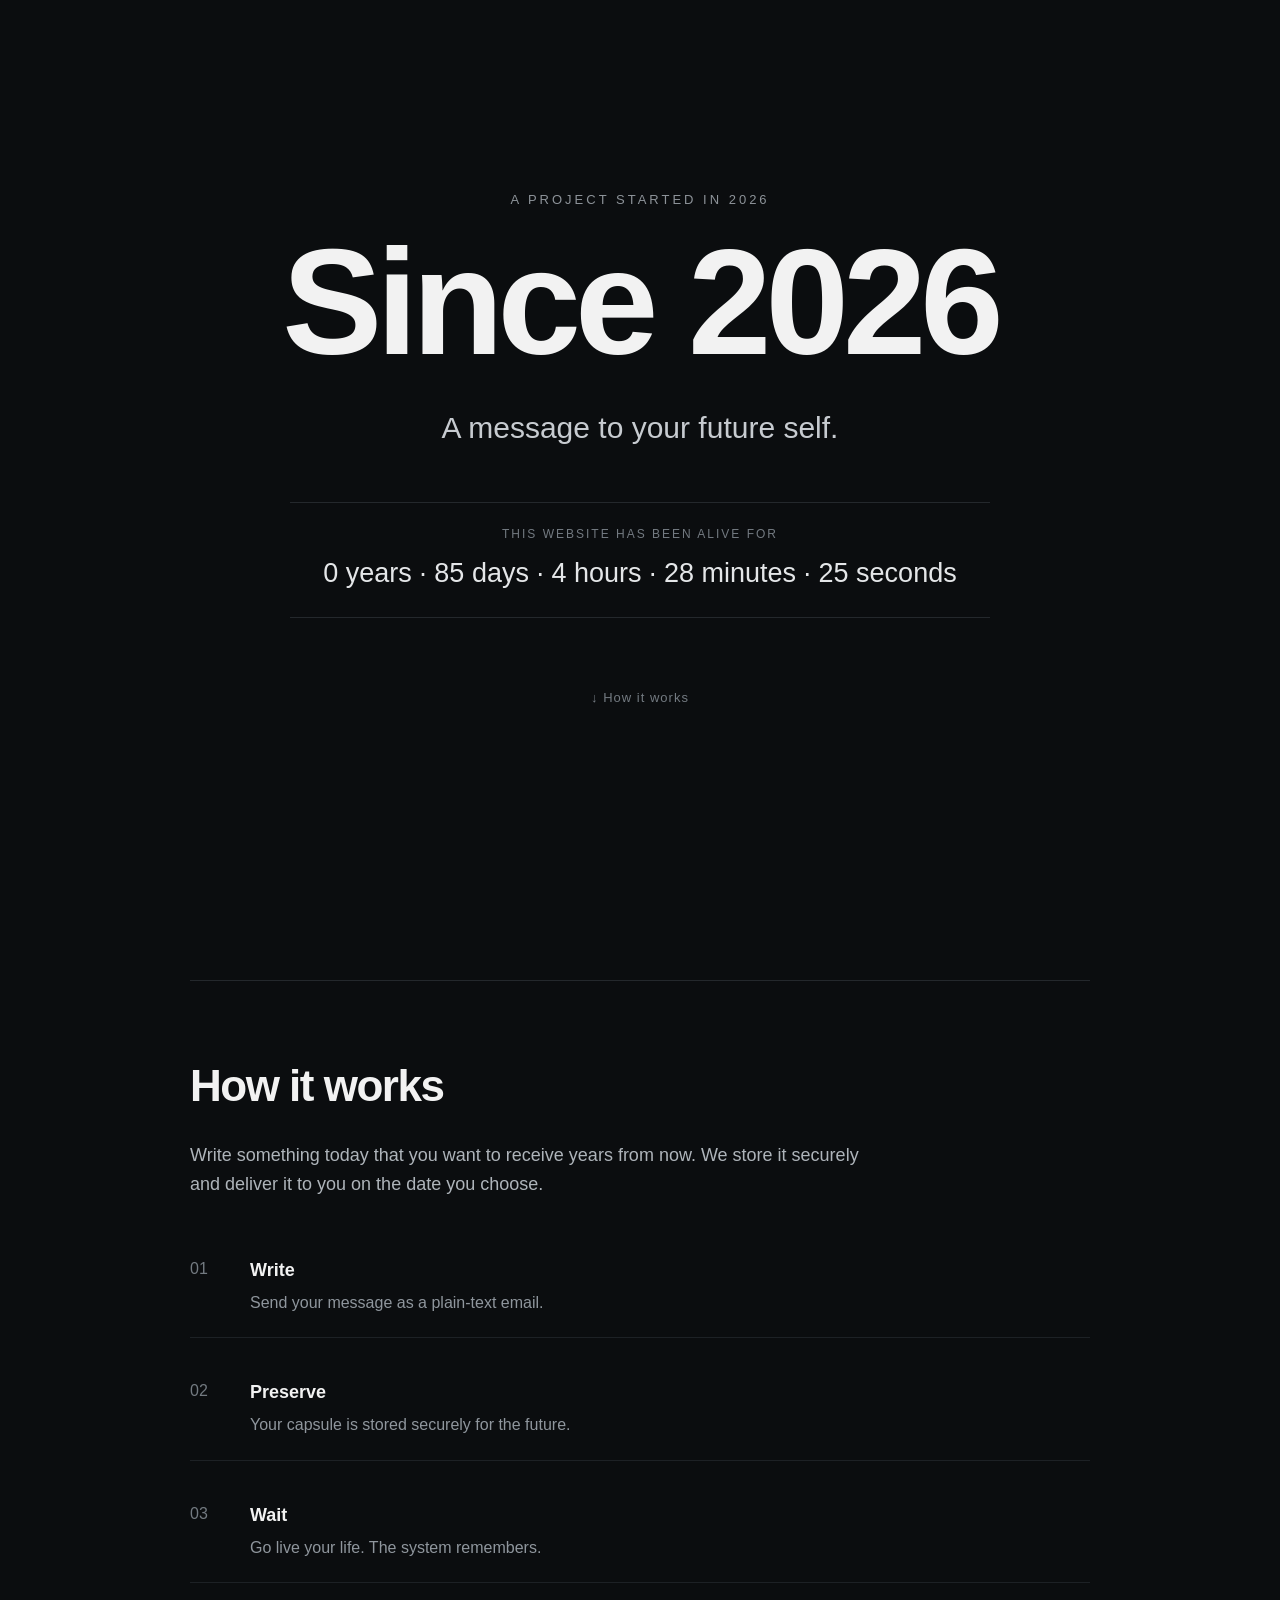
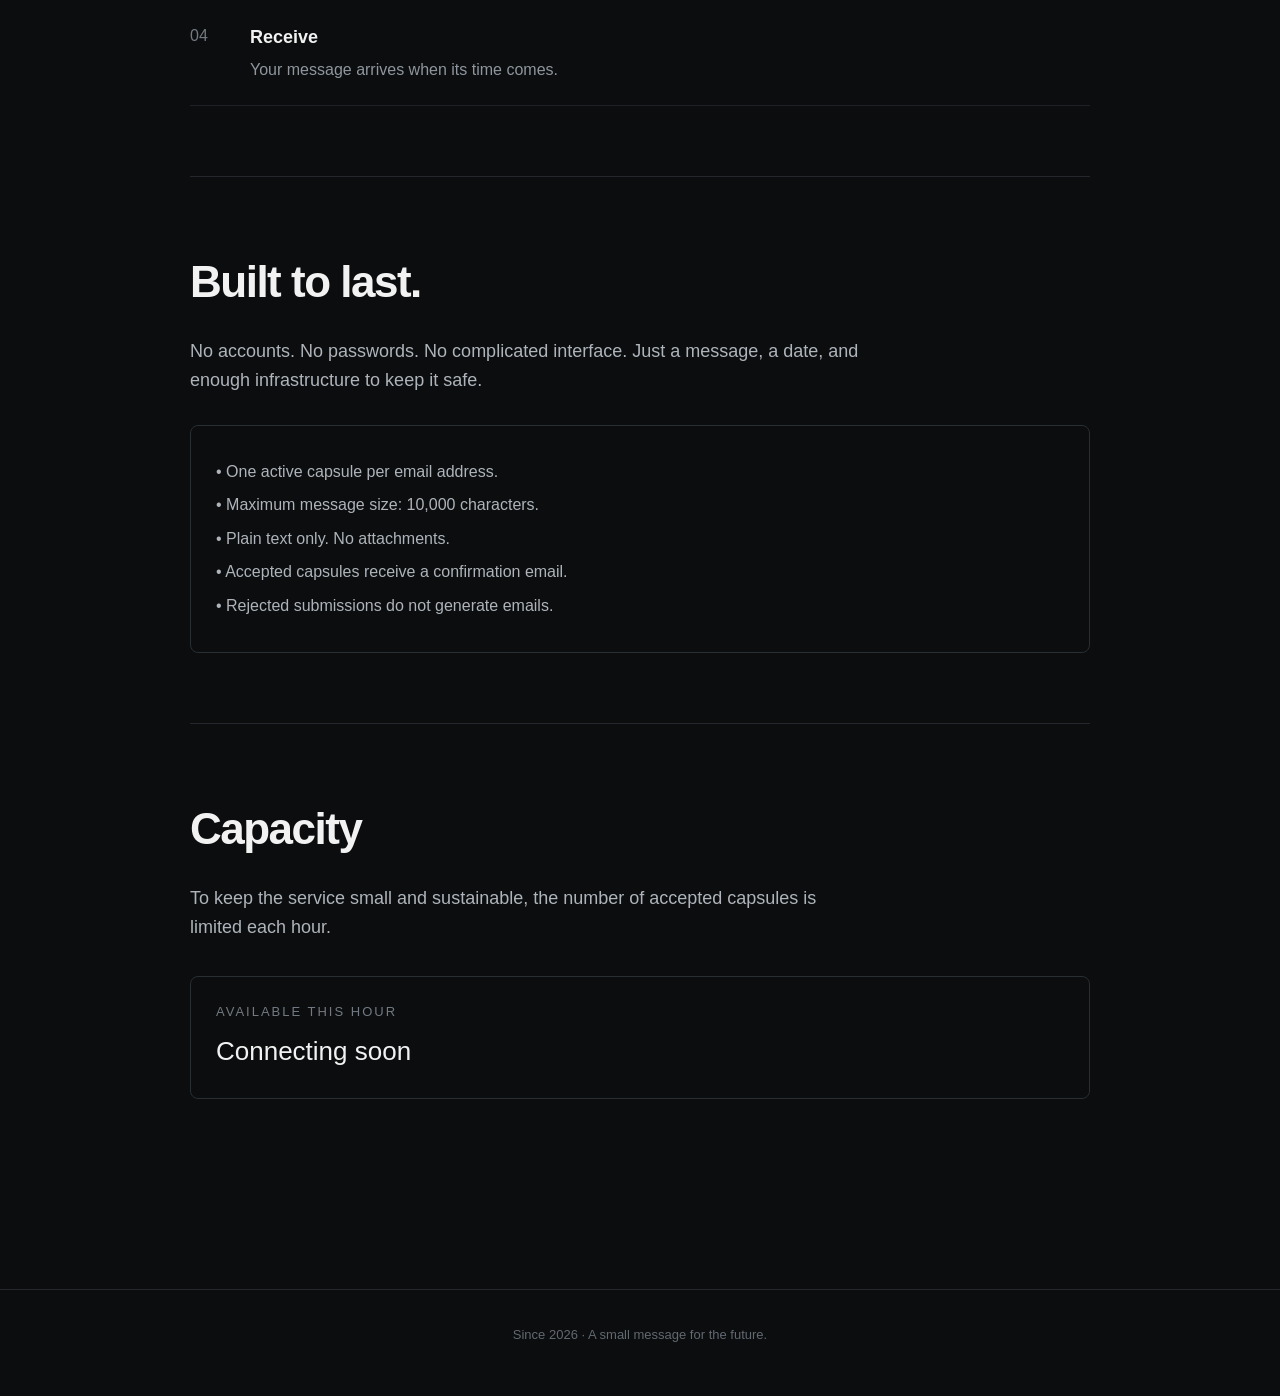
==== index.html @ 051d0d66 "Change launch date in index.html Updated launch date to 12 September 2026." ====
<!DOCTYPE html>
<html lang="en">
<head>
  <meta charset="UTF-8">
  <meta name="viewport" content="width=device-width, initial-scale=1.0">
  <meta name="description" content="Since 2026 — a minimalist digital time capsule for messages to your future self.">
  <title>Since 2026</title>

  <style>
    * {
      box-sizing: border-box;
    }

    html {
      scroll-behavior: smooth;
    }

    body {
      margin: 0;
      background: #0b0d0f;
      color: #f2f2f2;
      font-family: -apple-system, BlinkMacSystemFont, "Segoe UI", Roboto, Helvetica, Arial, sans-serif;
      line-height: 1.6;
    }

    .container {
      width: min(900px, calc(100% - 40px));
      margin: auto;
    }

    header {
      min-height: 100vh;
      display: flex;
      align-items: center;
      justify-content: center;
      text-align: center;
      padding: 40px 0;
    }

    .hero {
      width: 100%;
    }

    .eyebrow {
      font-size: 13px;
      letter-spacing: 3px;
      text-transform: uppercase;
      color: #8d9399;
      margin-bottom: 20px;
    }

    h1 {
      margin: 0;
      font-size: clamp(64px, 16vw, 150px);
      line-height: 0.95;
      letter-spacing: -6px;
      font-weight: 700;
    }

    .tagline {
      margin: 30px auto 0;
      max-width: 580px;
      font-size: clamp(20px, 4vw, 30px);
      color: #c7cbd0;
      font-weight: 400;
    }

    .timer {
      margin: 50px auto 0;
      padding: 22px;
      border-top: 1px solid #24282c;
      border-bottom: 1px solid #24282c;
      max-width: 700px;
    }

    .timer-label {
      font-size: 12px;
      text-transform: uppercase;
      letter-spacing: 2px;
      color: #737a81;
      margin-bottom: 8px;
    }

    #live-time {
      font-size: clamp(18px, 4vw, 27px);
      font-variant-numeric: tabular-nums;
      color: #e4e6e8;
    }

    .scroll {
      display: inline-block;
      margin-top: 70px;
      color: #737a81;
      text-decoration: none;
      font-size: 13px;
      letter-spacing: 1px;
    }

    main {
      padding: 80px 0 120px;
    }

    section {
      padding: 70px 0;
      border-top: 1px solid #24282c;
    }

    h2 {
      margin: 0 0 20px;
      font-size: clamp(28px, 6vw, 44px);
      letter-spacing: -1.5px;
    }

    p {
      color: #aeb4ba;
      font-size: 18px;
      max-width: 680px;
    }

    .steps {
      display: grid;
      gap: 18px;
      margin-top: 35px;
    }

    .step {
      display: grid;
      grid-template-columns: 45px 1fr;
      gap: 15px;
      padding: 22px 0;
      border-bottom: 1px solid #1d2125;
    }

    .number {
      color: #737a81;
      font-variant-numeric: tabular-nums;
    }

    .step strong {
      display: block;
      margin-bottom: 5px;
      font-size: 18px;
    }

    .step span {
      color: #8f969d;
    }

    .rules {
      margin-top: 30px;
      padding: 25px;
      border: 1px solid #292e33;
      border-radius: 8px;
    }

    .rules p {
      margin: 8px 0;
      font-size: 16px;
    }

    .status {
      margin-top: 35px;
      padding: 25px;
      border: 1px solid #292e33;
      border-radius: 8px;
    }

    .status-title {
      font-size: 13px;
      letter-spacing: 2px;
      text-transform: uppercase;
      color: #737a81;
    }

    #capacity {
      margin-top: 8px;
      font-size: 26px;
    }

    footer {
      border-top: 1px solid #24282c;
      padding: 35px 0 50px;
      color: #626970;
      font-size: 13px;
      text-align: center;
    }

    @media (max-width: 600px) {
      .container {
        width: min(100% - 28px, 900px);
      }

      h1 {
        letter-spacing: -3px;
      }

      header {
        min-height: 92vh;
      }

      main {
        padding-top: 40px;
      }

      section {
        padding: 55px 0;
      }
    }
  </style>
</head>

<body>

  <header>
    <div class="container hero">
      <div class="eyebrow">A project started in 2026</div>

      <h1>Since 2026</h1>

      <div class="tagline">
        A message to your future self.
      </div>

      <div class="timer">
        <div class="timer-label">This website has been alive for</div>
        <div id="live-time">Calculating...</div>
      </div>

      <a class="scroll" href="#how">↓ How it works</a>
    </div>
  </header>

  <main class="container">

    <section id="how">
      <h2>How it works</h2>

      <p>
        Write something today that you want to receive years from now.
        We store it securely and deliver it to you on the date you choose.
      </p>

      <div class="steps">

        <div class="step">
          <div class="number">01</div>
          <div>
            <strong>Write</strong>
            <span>Send your message as a plain-text email.</span>
          </div>
        </div>

        <div class="step">
          <div class="number">02</div>
          <div>
            <strong>Preserve</strong>
            <span>Your capsule is stored securely for the future.</span>
          </div>
        </div>

        <div class="step">
          <div class="number">03</div>
          <div>
            <strong>Wait</strong>
            <span>Go live your life. The system remembers.</span>
          </div>
        </div>

        <div class="step">
          <div class="number">04</div>
          <div>
            <strong>Receive</strong>
            <span>Your message arrives when its time comes.</span>
          </div>
        </div>

      </div>
    </section>

    <section>
      <h2>Built to last.</h2>

      <p>
        No accounts. No passwords. No complicated interface.
        Just a message, a date, and enough infrastructure to keep it safe.
      </p>

      <div class="rules">
        <p>• One active capsule per email address.</p>
        <p>• Maximum message size: 10,000 characters.</p>
        <p>• Plain text only. No attachments.</p>
        <p>• Accepted capsules receive a confirmation email.</p>
        <p>• Rejected submissions do not generate emails.</p>
      </div>
    </section>

    <section>
      <h2>Capacity</h2>

      <p>
        To keep the service small and sustainable, the number of accepted
        capsules is limited each hour.
      </p>

      <div class="status">
        <div class="status-title">Available this hour</div>
        <div id="capacity">Loading...</div>
      </div>
    </section>

  </main>

  <footer>
    Since 2026 · A small message for the future.
  </footer>

  <script>
    /*
      Website launch time:
      12 September 2026 at 00:00:00 UTC
    */

    const launchDate = new Date("2026-09-12T00:00:00+05:30");

    function updateTimer() {
      const now = new Date();
      let difference = now - launchDate;

      if (difference < 0) {
        difference = 0;
      }

      const seconds = Math.floor(difference / 1000);

      const years = Math.floor(seconds / (365.2425 * 24 * 60 * 60));
      const remainingAfterYears =
        seconds - Math.floor(years * 365.2425 * 24 * 60 * 60);

      const days = Math.floor(
        remainingAfterYears / (24 * 60 * 60)
      );

      const remainingAfterDays =
        remainingAfterYears - days * 24 * 60 * 60;

      const hours = Math.floor(remainingAfterDays / (60 * 60));

      const remainingAfterHours =
        remainingAfterDays - hours * 60 * 60;

      const minutes = Math.floor(remainingAfterHours / 60);
      const secs = remainingAfterHours - minutes * 60;

      document.getElementById("live-time").textContent =
        `${years} years · ${days} days · ${hours} hours · ${minutes} minutes · ${secs} seconds`;
    }

    updateTimer();
    setInterval(updateTimer, 1000);

    /*
      The real capacity number will be connected to AWS later.
      For now this deliberately remains a placeholder.
    */

    document.getElementById("capacity").textContent =
      "Connecting soon";
  </script>

</body>
</html>
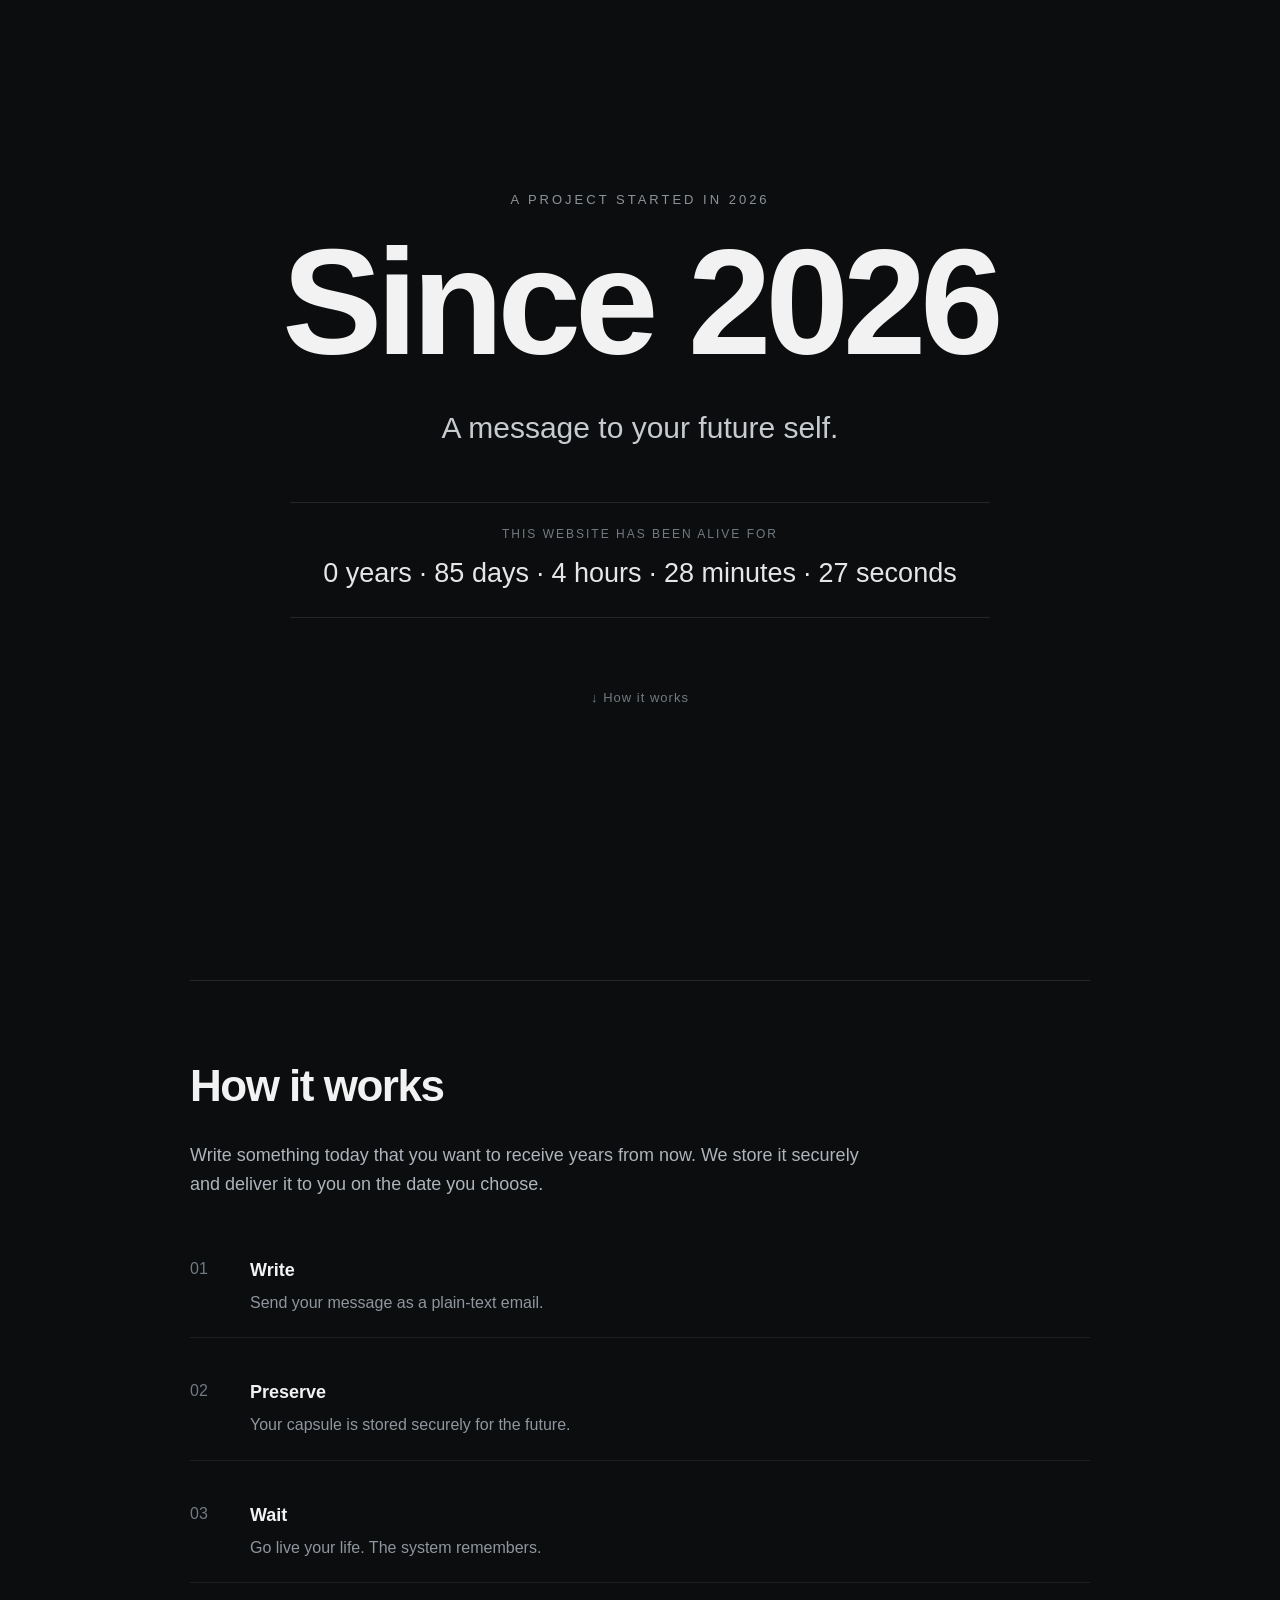
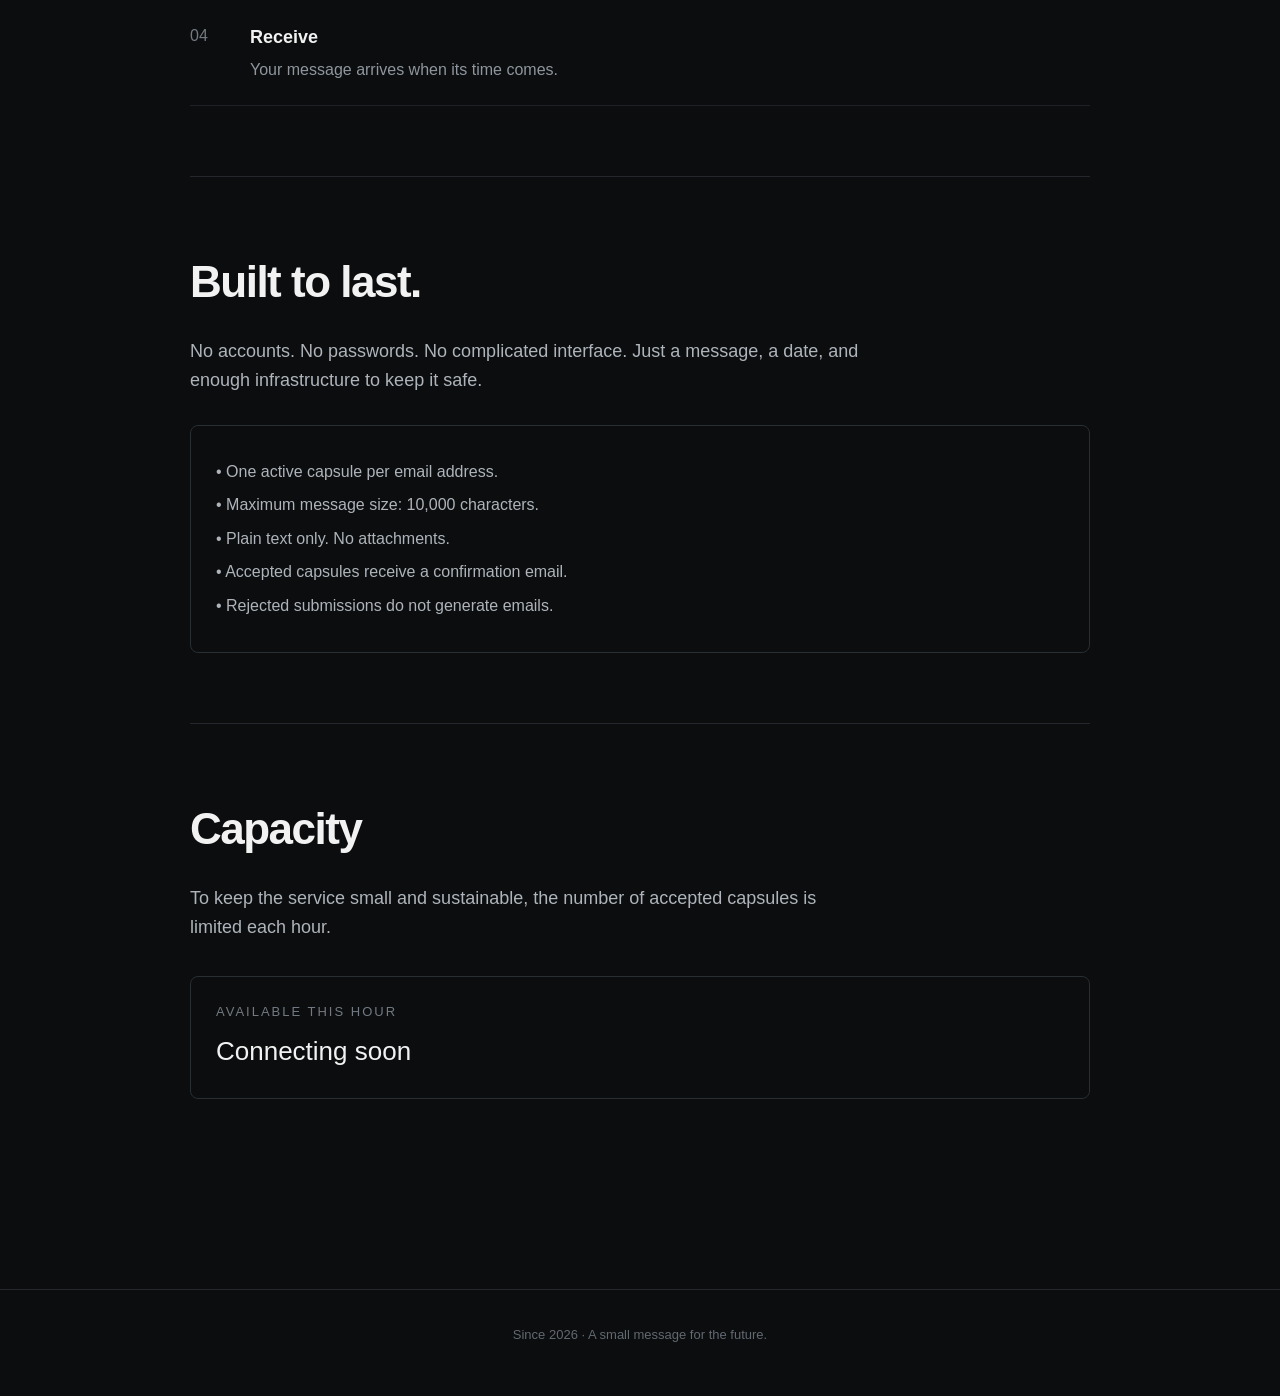
==== commit 5f373f1a: "Rename index_split.html to index.html" ====
--- a/index.html
+++ b/index.html
@@ -5,208 +5,9 @@
   <meta name="viewport" content="width=device-width, initial-scale=1.0">
   <meta name="description" content="Since 2026 — a minimalist digital time capsule for messages to your future self.">
   <title>Since 2026</title>
+  <link rel="stylesheet" href="style.css">
 
-  <style>
-    * {
-      box-sizing: border-box;
-    }
-
-    html {
-      scroll-behavior: smooth;
-    }
-
-    body {
-      margin: 0;
-      background: #0b0d0f;
-      color: #f2f2f2;
-      font-family: -apple-system, BlinkMacSystemFont, "Segoe UI", Roboto, Helvetica, Arial, sans-serif;
-      line-height: 1.6;
-    }
-
-    .container {
-      width: min(900px, calc(100% - 40px));
-      margin: auto;
-    }
-
-    header {
-      min-height: 100vh;
-      display: flex;
-      align-items: center;
-      justify-content: center;
-      text-align: center;
-      padding: 40px 0;
-    }
-
-    .hero {
-      width: 100%;
-    }
-
-    .eyebrow {
-      font-size: 13px;
-      letter-spacing: 3px;
-      text-transform: uppercase;
-      color: #8d9399;
-      margin-bottom: 20px;
-    }
-
-    h1 {
-      margin: 0;
-      font-size: clamp(64px, 16vw, 150px);
-      line-height: 0.95;
-      letter-spacing: -6px;
-      font-weight: 700;
-    }
-
-    .tagline {
-      margin: 30px auto 0;
-      max-width: 580px;
-      font-size: clamp(20px, 4vw, 30px);
-      color: #c7cbd0;
-      font-weight: 400;
-    }
-
-    .timer {
-      margin: 50px auto 0;
-      padding: 22px;
-      border-top: 1px solid #24282c;
-      border-bottom: 1px solid #24282c;
-      max-width: 700px;
-    }
-
-    .timer-label {
-      font-size: 12px;
-      text-transform: uppercase;
-      letter-spacing: 2px;
-      color: #737a81;
-      margin-bottom: 8px;
-    }
-
-    #live-time {
-      font-size: clamp(18px, 4vw, 27px);
-      font-variant-numeric: tabular-nums;
-      color: #e4e6e8;
-    }
-
-    .scroll {
-      display: inline-block;
-      margin-top: 70px;
-      color: #737a81;
-      text-decoration: none;
-      font-size: 13px;
-      letter-spacing: 1px;
-    }
-
-    main {
-      padding: 80px 0 120px;
-    }
-
-    section {
-      padding: 70px 0;
-      border-top: 1px solid #24282c;
-    }
-
-    h2 {
-      margin: 0 0 20px;
-      font-size: clamp(28px, 6vw, 44px);
-      letter-spacing: -1.5px;
-    }
-
-    p {
-      color: #aeb4ba;
-      font-size: 18px;
-      max-width: 680px;
-    }
-
-    .steps {
-      display: grid;
-      gap: 18px;
-      margin-top: 35px;
-    }
-
-    .step {
-      display: grid;
-      grid-template-columns: 45px 1fr;
-      gap: 15px;
-      padding: 22px 0;
-      border-bottom: 1px solid #1d2125;
-    }
-
-    .number {
-      color: #737a81;
-      font-variant-numeric: tabular-nums;
-    }
-
-    .step strong {
-      display: block;
-      margin-bottom: 5px;
-      font-size: 18px;
-    }
-
-    .step span {
-      color: #8f969d;
-    }
-
-    .rules {
-      margin-top: 30px;
-      padding: 25px;
-      border: 1px solid #292e33;
-      border-radius: 8px;
-    }
-
-    .rules p {
-      margin: 8px 0;
-      font-size: 16px;
-    }
-
-    .status {
-      margin-top: 35px;
-      padding: 25px;
-      border: 1px solid #292e33;
-      border-radius: 8px;
-    }
-
-    .status-title {
-      font-size: 13px;
-      letter-spacing: 2px;
-      text-transform: uppercase;
-      color: #737a81;
-    }
-
-    #capacity {
-      margin-top: 8px;
-      font-size: 26px;
-    }
-
-    footer {
-      border-top: 1px solid #24282c;
-      padding: 35px 0 50px;
-      color: #626970;
-      font-size: 13px;
-      text-align: center;
-    }
-
-    @media (max-width: 600px) {
-      .container {
-        width: min(100% - 28px, 900px);
-      }
-
-      h1 {
-        letter-spacing: -3px;
-      }
-
-      header {
-        min-height: 92vh;
-      }
-
-      main {
-        padding-top: 40px;
-      }
-
-      section {
-        padding: 55px 0;
-      }
-    }
-  </style>
+  
 </head>
 
 <body>
--- a/style.css
+++ b/style.css
@@ -0,0 +1,199 @@
+* {
+      box-sizing: border-box;
+    }
+
+    html {
+      scroll-behavior: smooth;
+    }
+
+    body {
+      margin: 0;
+      background: #0b0d0f;
+      color: #f2f2f2;
+      font-family: -apple-system, BlinkMacSystemFont, "Segoe UI", Roboto, Helvetica, Arial, sans-serif;
+      line-height: 1.6;
+    }
+
+    .container {
+      width: min(900px, calc(100% - 40px));
+      margin: auto;
+    }
+
+    header {
+      min-height: 100vh;
+      display: flex;
+      align-items: center;
+      justify-content: center;
+      text-align: center;
+      padding: 40px 0;
+    }
+
+    .hero {
+      width: 100%;
+    }
+
+    .eyebrow {
+      font-size: 13px;
+      letter-spacing: 3px;
+      text-transform: uppercase;
+      color: #8d9399;
+      margin-bottom: 20px;
+    }
+
+    h1 {
+      margin: 0;
+      font-size: clamp(64px, 16vw, 150px);
+      line-height: 0.95;
+      letter-spacing: -6px;
+      font-weight: 700;
+    }
+
+    .tagline {
+      margin: 30px auto 0;
+      max-width: 580px;
+      font-size: clamp(20px, 4vw, 30px);
+      color: #c7cbd0;
+      font-weight: 400;
+    }
+
+    .timer {
+      margin: 50px auto 0;
+      padding: 22px;
+      border-top: 1px solid #24282c;
+      border-bottom: 1px solid #24282c;
+      max-width: 700px;
+    }
+
+    .timer-label {
+      font-size: 12px;
+      text-transform: uppercase;
+      letter-spacing: 2px;
+      color: #737a81;
+      margin-bottom: 8px;
+    }
+
+    #live-time {
+      font-size: clamp(18px, 4vw, 27px);
+      font-variant-numeric: tabular-nums;
+      color: #e4e6e8;
+    }
+
+    .scroll {
+      display: inline-block;
+      margin-top: 70px;
+      color: #737a81;
+      text-decoration: none;
+      font-size: 13px;
+      letter-spacing: 1px;
+    }
+
+    main {
+      padding: 80px 0 120px;
+    }
+
+    section {
+      padding: 70px 0;
+      border-top: 1px solid #24282c;
+    }
+
+    h2 {
+      margin: 0 0 20px;
+      font-size: clamp(28px, 6vw, 44px);
+      letter-spacing: -1.5px;
+    }
+
+    p {
+      color: #aeb4ba;
+      font-size: 18px;
+      max-width: 680px;
+    }
+
+    .steps {
+      display: grid;
+      gap: 18px;
+      margin-top: 35px;
+    }
+
+    .step {
+      display: grid;
+      grid-template-columns: 45px 1fr;
+      gap: 15px;
+      padding: 22px 0;
+      border-bottom: 1px solid #1d2125;
+    }
+
+    .number {
+      color: #737a81;
+      font-variant-numeric: tabular-nums;
+    }
+
+    .step strong {
+      display: block;
+      margin-bottom: 5px;
+      font-size: 18px;
+    }
+
+    .step span {
+      color: #8f969d;
+    }
+
+    .rules {
+      margin-top: 30px;
+      padding: 25px;
+      border: 1px solid #292e33;
+      border-radius: 8px;
+    }
+
+    .rules p {
+      margin: 8px 0;
+      font-size: 16px;
+    }
+
+    .status {
+      margin-top: 35px;
+      padding: 25px;
+      border: 1px solid #292e33;
+      border-radius: 8px;
+    }
+
+    .status-title {
+      font-size: 13px;
+      letter-spacing: 2px;
+      text-transform: uppercase;
+      color: #737a81;
+    }
+
+    #capacity {
+      margin-top: 8px;
+      font-size: 26px;
+    }
+
+    footer {
+      border-top: 1px solid #24282c;
+      padding: 35px 0 50px;
+      color: #626970;
+      font-size: 13px;
+      text-align: center;
+    }
+
+    @media (max-width: 600px) {
+      .container {
+        width: min(100% - 28px, 900px);
+      }
+
+      h1 {
+        letter-spacing: -3px;
+      }
+
+      header {
+        min-height: 92vh;
+      }
+
+      main {
+        padding-top: 40px;
+      }
+
+      section {
+        padding: 55px 0;
+      }
+    }
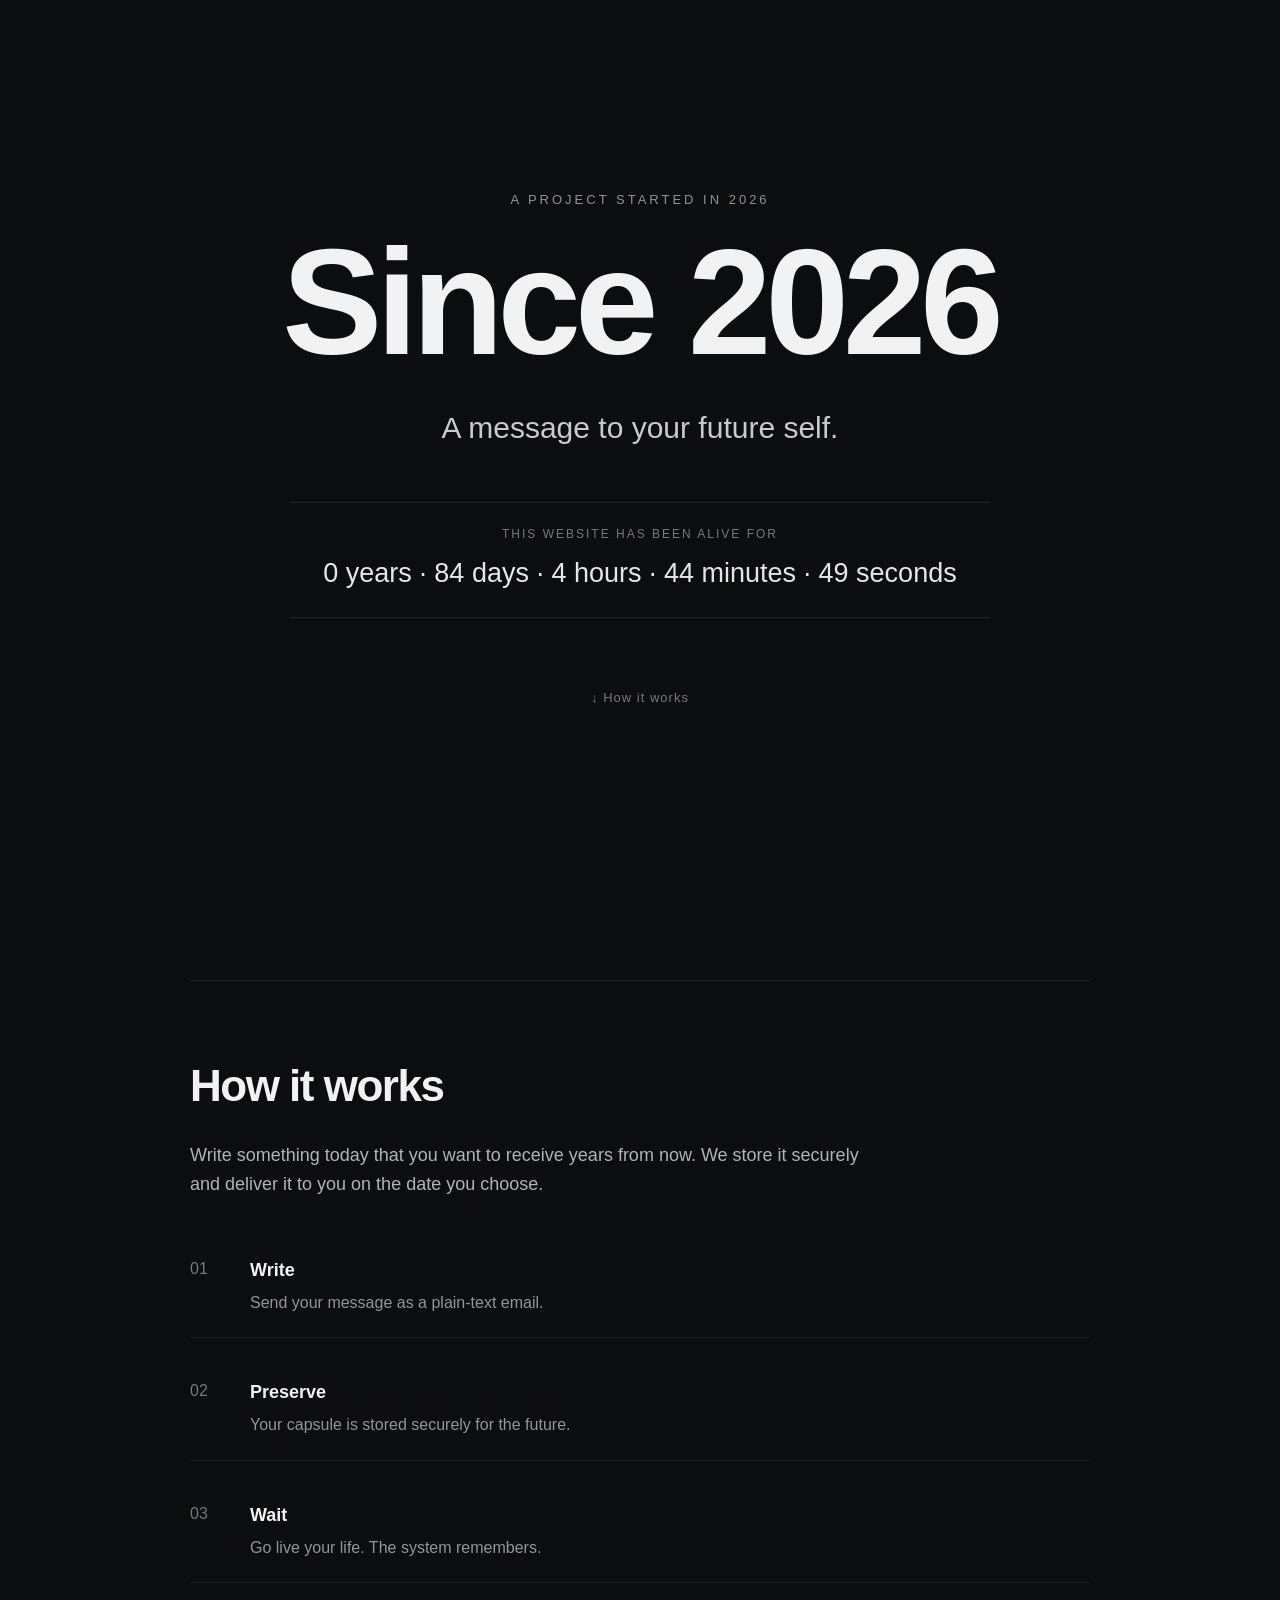
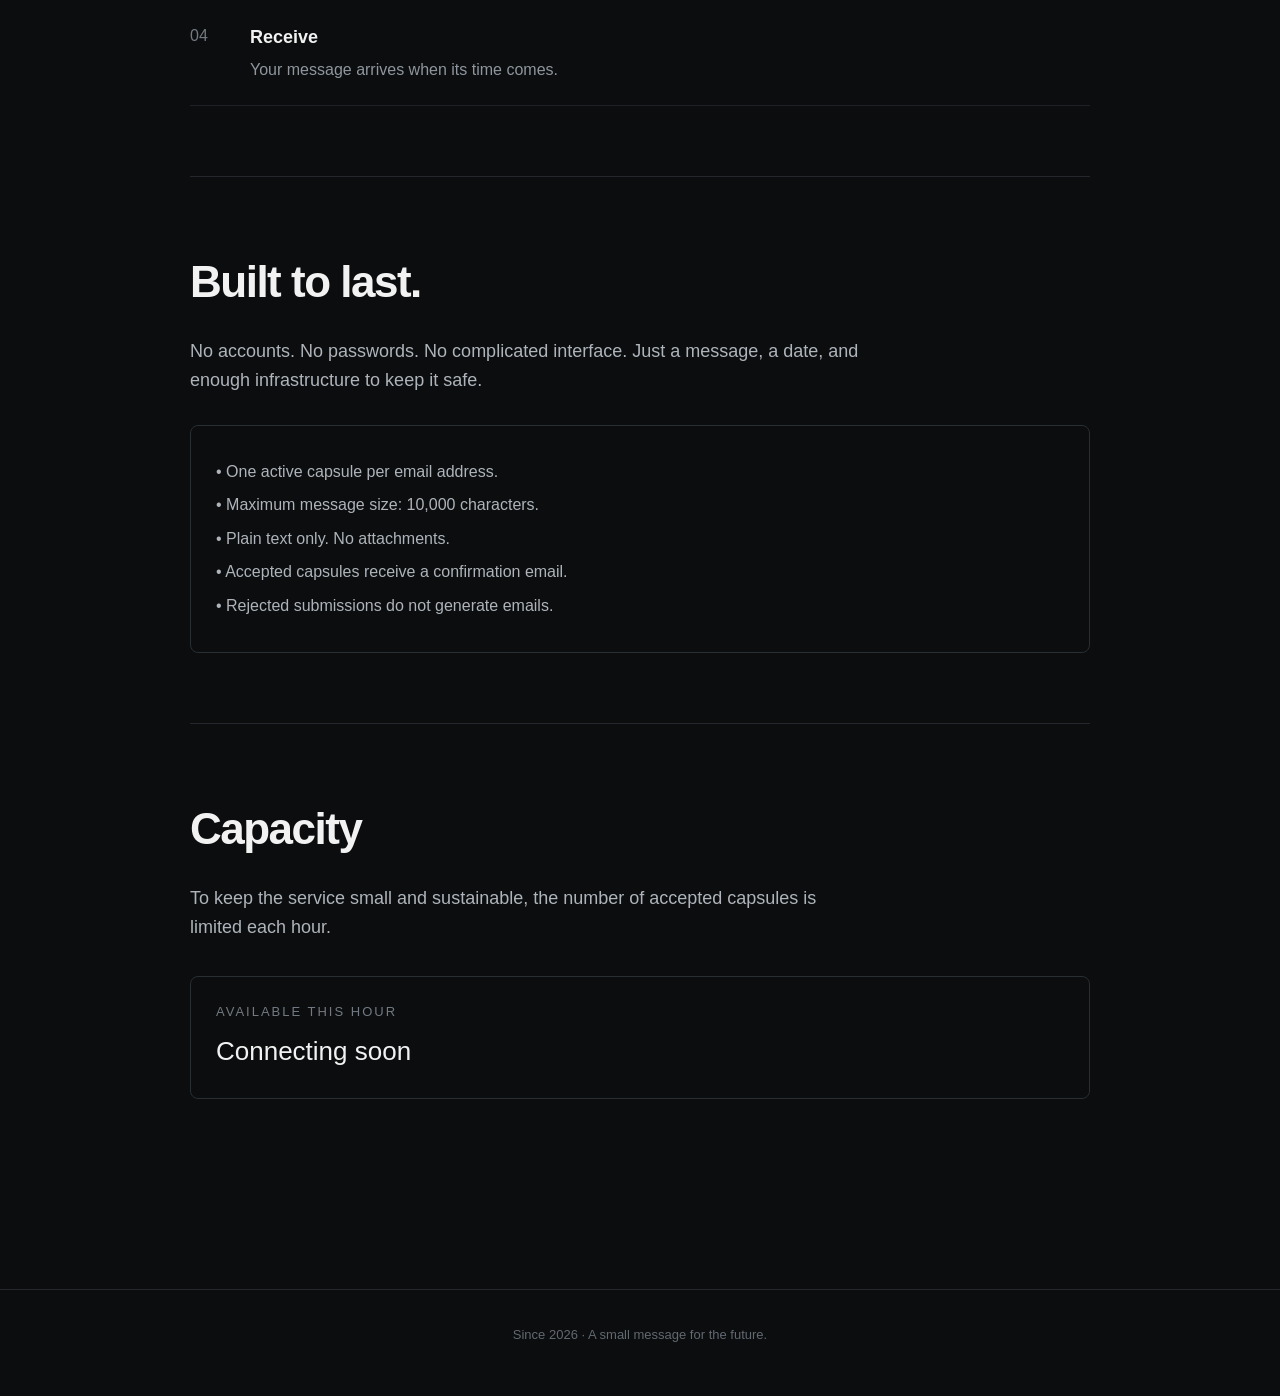
==== commit 7f927c90: "Update index.html" ====
--- a/index.html
+++ b/index.html
@@ -121,7 +121,7 @@
       12 September 2026 at 00:00:00 UTC
     */
 
-    const launchDate = new Date("2026-09-12T00:00:00+05:30");
+    const launchDate = new Date("2026-09-12T18:13:39Z");
 
     function updateTimer() {
       const now = new Date();
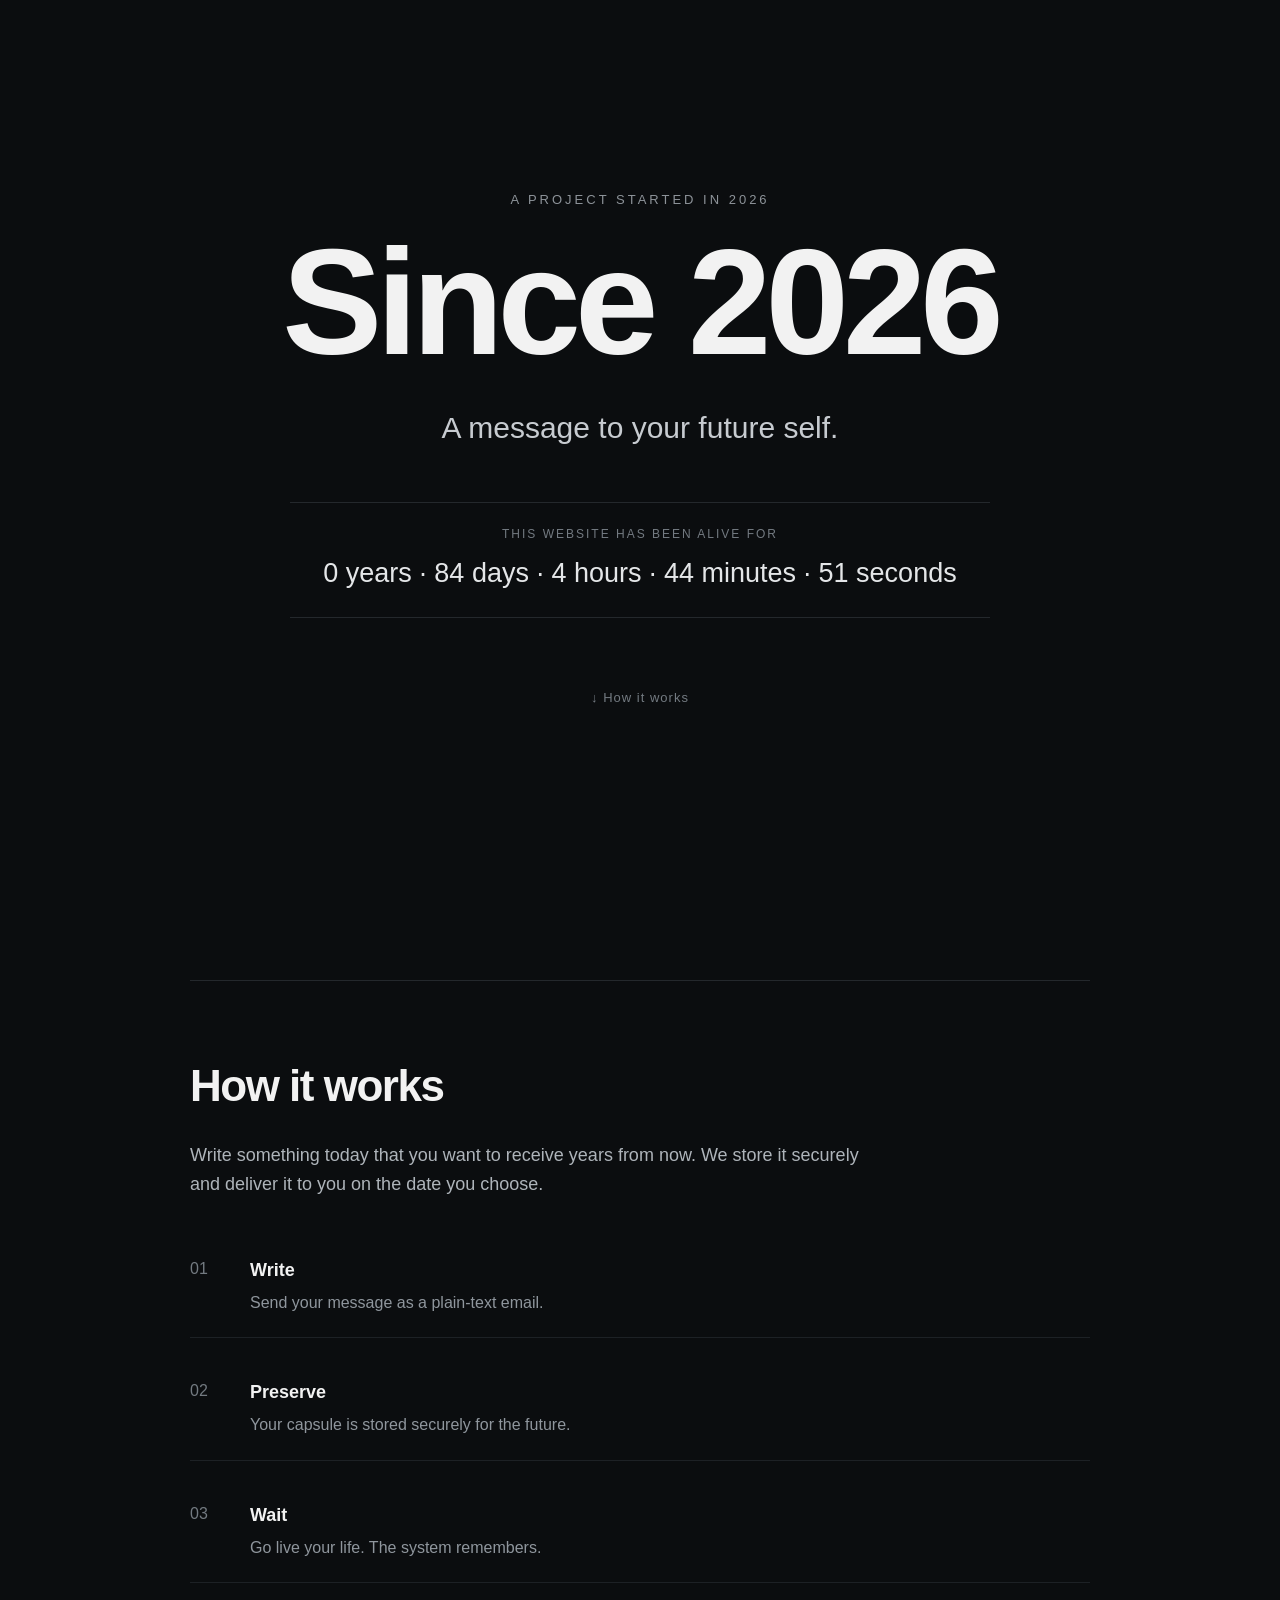
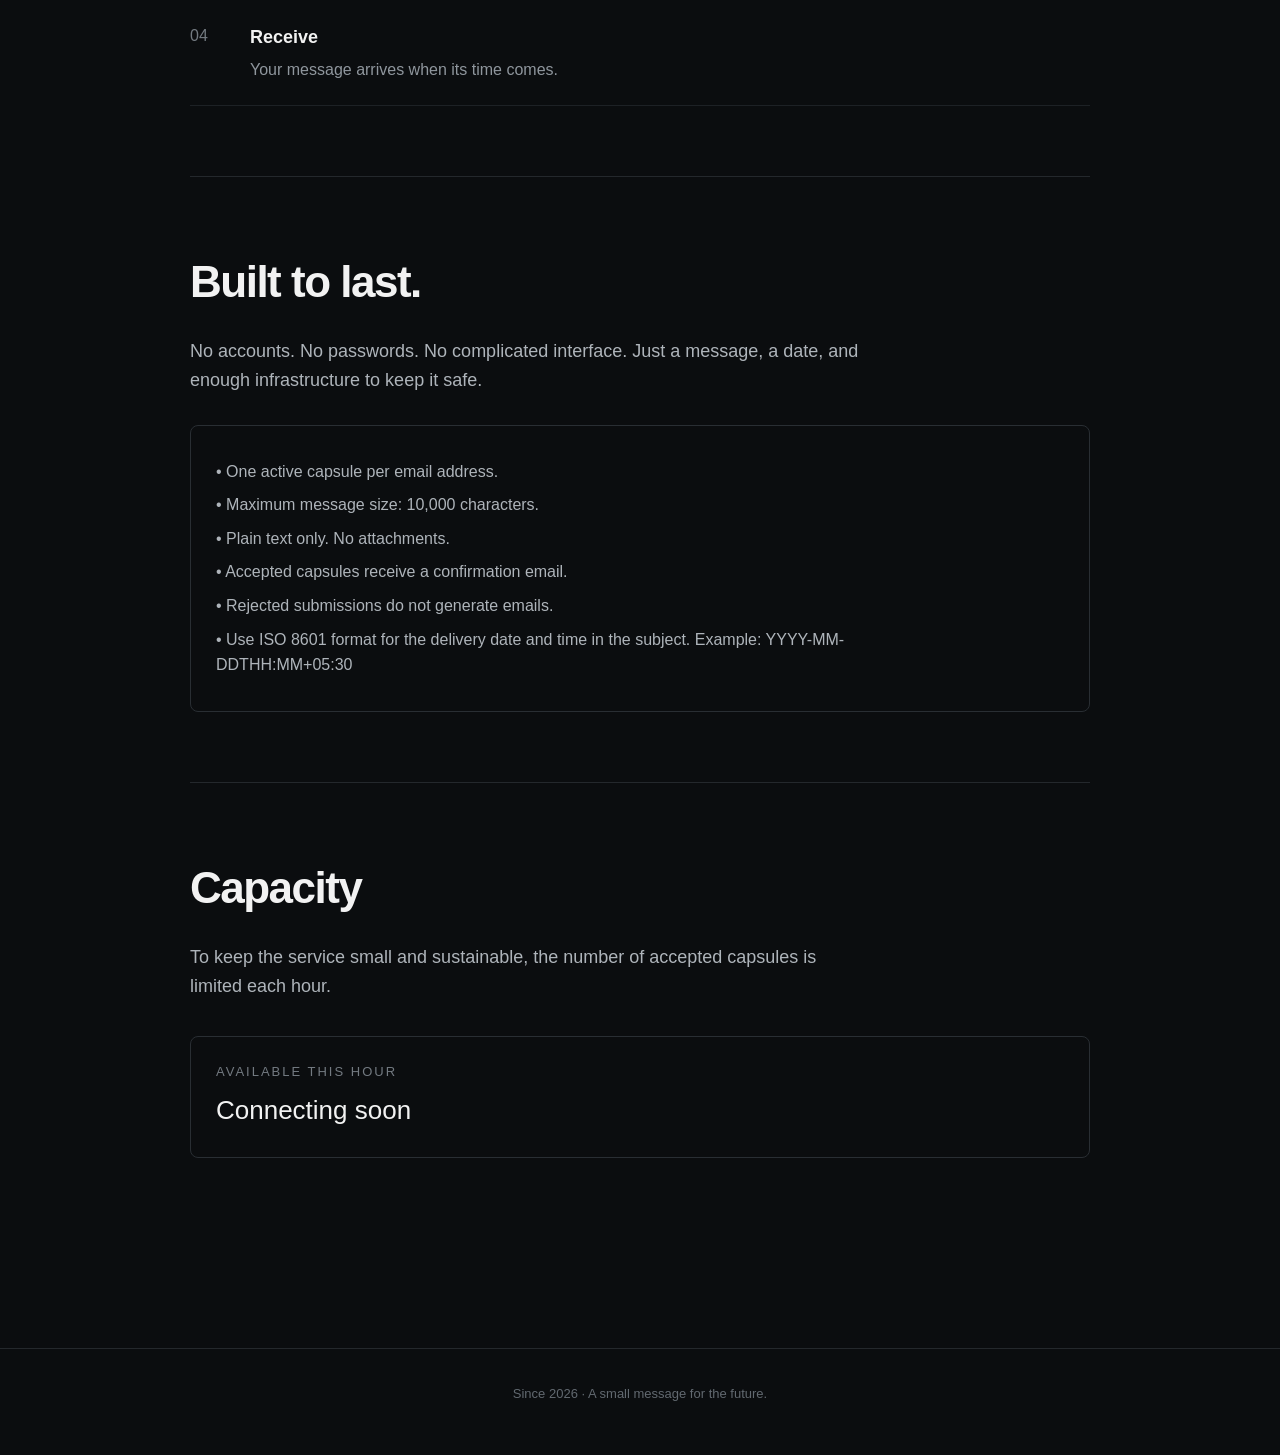
==== commit 39bb172c: "Add note about ISO 8601 format for delivery date" ====
--- a/index.html
+++ b/index.html
@@ -92,6 +92,7 @@
         <p>• Plain text only. No attachments.</p>
         <p>• Accepted capsules receive a confirmation email.</p>
         <p>• Rejected submissions do not generate emails.</p>
+        <p>• Use ISO 8601 format for the delivery date and time in the subject. Example: YYYY-MM-DDTHH:MM+05:30</p>
       </div>
     </section>
 
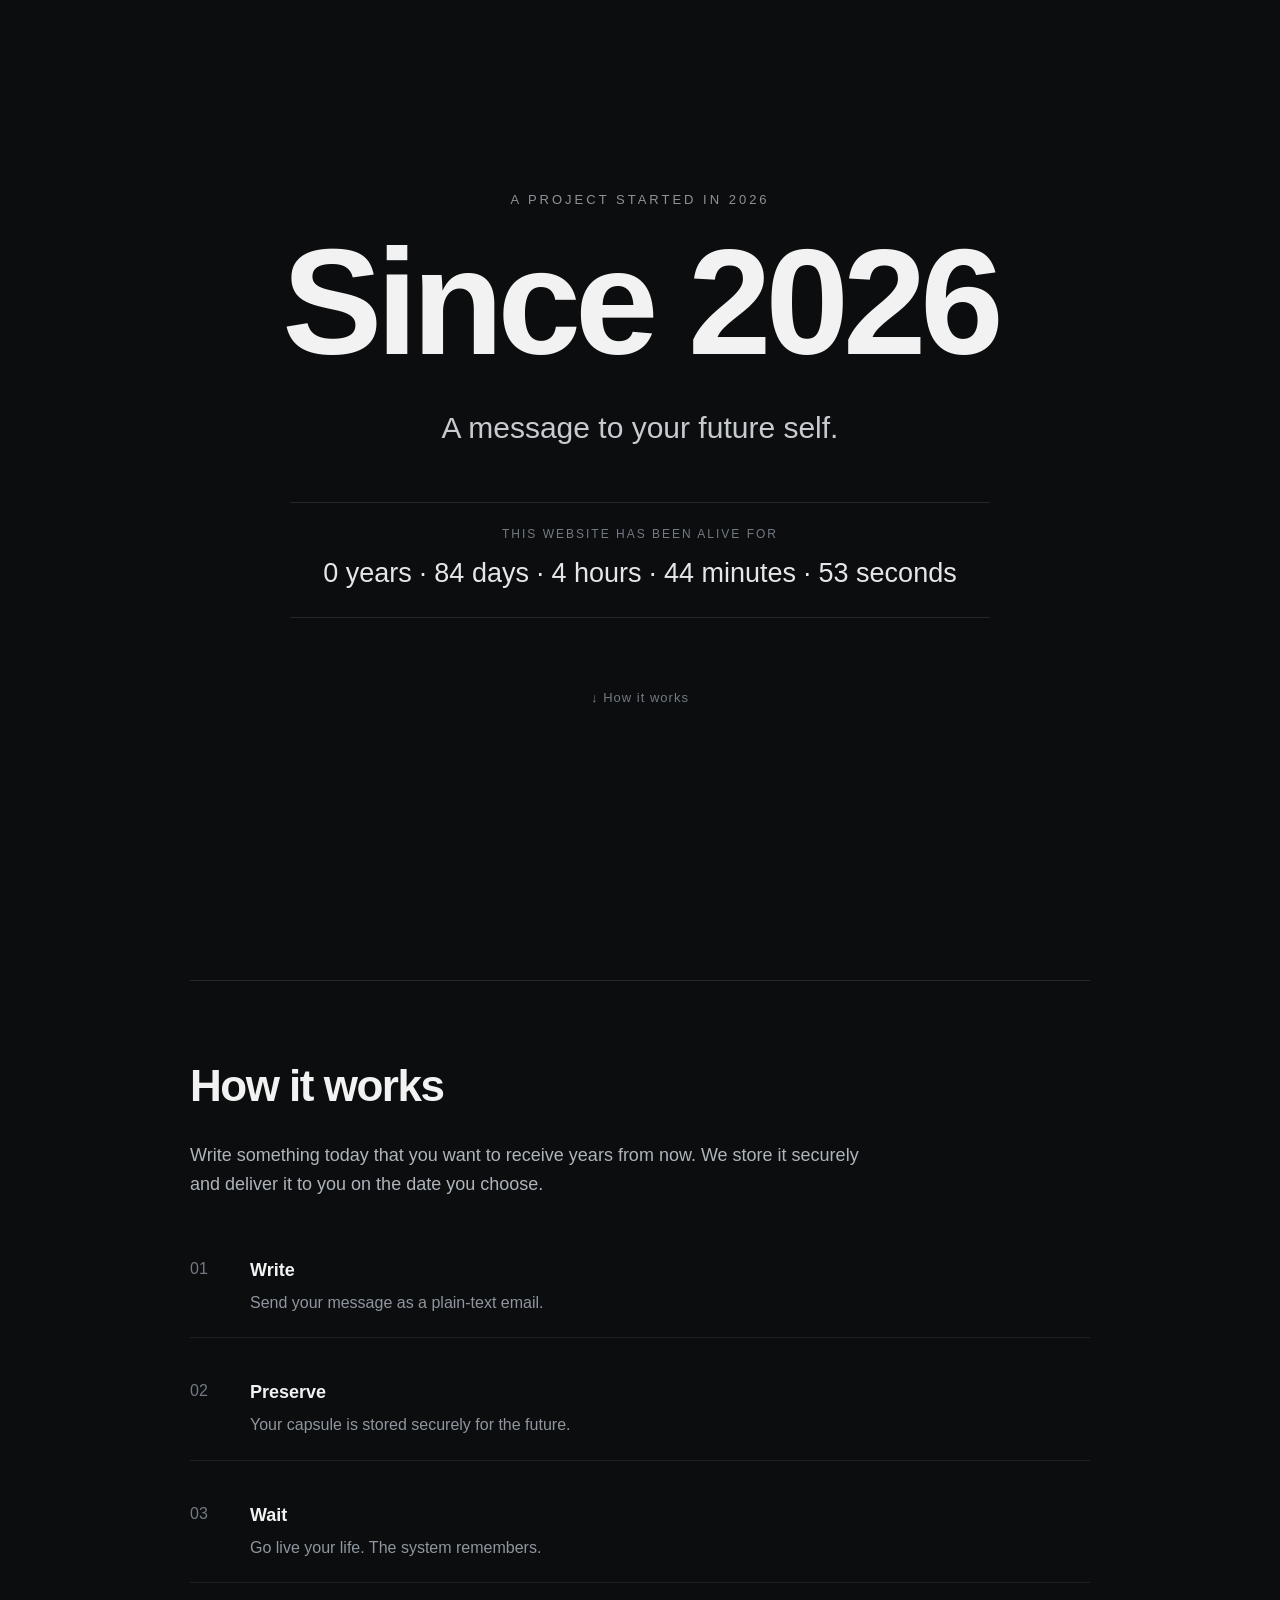
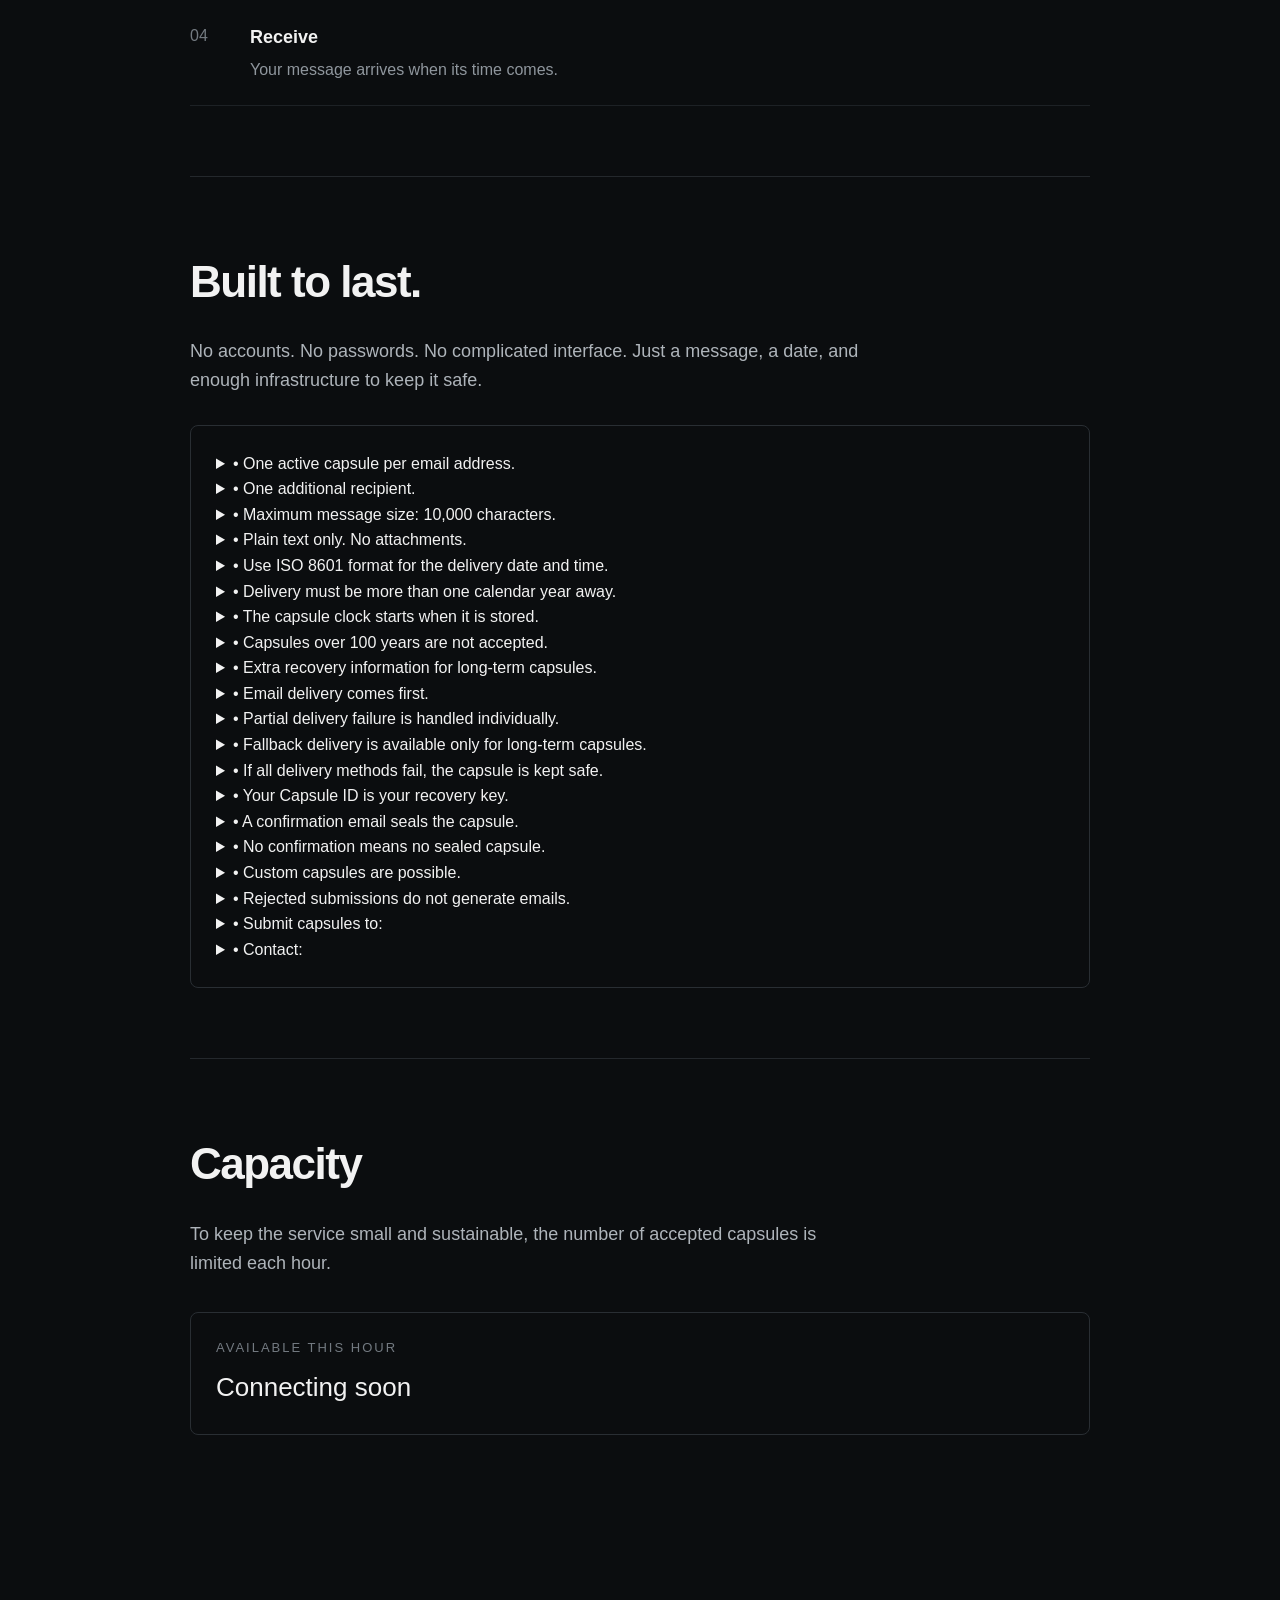
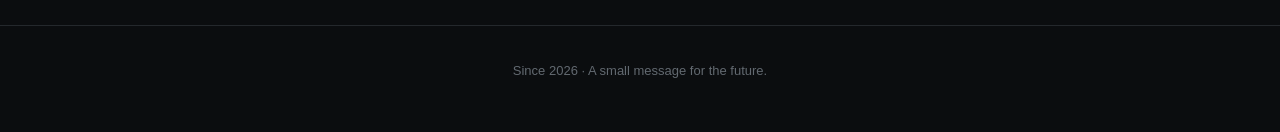
==== commit bcd462dd: "Convert rules to collapsible details sections" ====
--- a/index.html
+++ b/index.html
@@ -87,13 +87,106 @@
       </p>
 
       <div class="rules">
-        <p>• One active capsule per email address.</p>
-        <p>• Maximum message size: 10,000 characters.</p>
-        <p>• Plain text only. No attachments.</p>
-        <p>• Accepted capsules receive a confirmation email.</p>
-        <p>• Rejected submissions do not generate emails.</p>
-        <p>• Use ISO 8601 format for the delivery date and time in the subject. Example: YYYY-MM-DDTHH:MM+05:30</p>
-      </div>
+  <details>
+    <summary>• One active capsule per email address.</summary>
+    <p>Each sender email address can have only one active capsule at a time.</p>
+  </details>
+
+  <details>
+    <summary>• One additional recipient.</summary>
+    <p>You may send a capsule to yourself and one additional recipient. The same recipient may receive multiple capsules from different senders.</p>
+  </details>
+
+  <details>
+    <summary>• Maximum message size: 10,000 characters.</summary>
+    <p>The capsule message must contain 10,000 characters or fewer.</p>
+  </details>
+
+  <details>
+    <summary>• Plain text only. No attachments.</summary>
+    <p>The capsule message must be plain text. Attachments are not accepted.</p>
+  </details>
+
+  <details>
+    <summary>• Use ISO 8601 format for the delivery date and time.</summary>
+    <p>The subject must follow this exact format: <code>YYYY-MM-DDTHH:MM+05:30</code> or <code>YYYY-MM-DDTHH:MM+05:30|recipient@email.com</code>. Any other format is invalid.</p>
+  </details>
+
+  <details>
+    <summary>• Delivery must be more than one calendar year away.</summary>
+    <p>Capsules scheduled for one calendar year or less from the time they are stored are invalid.</p>
+  </details>
+
+  <details>
+    <summary>• The capsule clock starts when it is stored.</summary>
+    <p>The delivery period is calculated from the exact date and time the capsule is successfully stored on the server.</p>
+  </details>
+
+  <details>
+    <summary>• Capsules over 100 years are not accepted.</summary>
+    <p>A delivery date more than 100 calendar years from the storage time is invalid. For custom arrangements and pricing, contact <a href="mailto:contact@since2026.in">contact@since2026.in</a>.</p>
+  </details>
+
+  <details>
+    <summary>• Extra recovery information for long-term capsules.</summary>
+    <p>For capsules scheduled more than a 10-calendar-year period ahead (3,652 or 3,653 days, depending on the dates), you may add a phone number and postal address at the bottom of the message using: <code>{phone:+91XXXXXXXXXX} {address:Full postal address}</code></p>
+  </details>
+
+  <details>
+    <summary>• Email delivery comes first.</summary>
+    <p>Phone or postal delivery is used only when the corresponding recipient email is unreachable when the capsule becomes due.</p>
+  </details>
+
+  <details>
+    <summary>• Partial delivery failure is handled individually.</summary>
+    <p>If one recipient's email is unreachable but another recipient's email is reachable, fallback delivery is attempted only for the unreachable recipient.</p>
+  </details>
+
+  <details>
+    <summary>• Fallback delivery is available only for long-term capsules.</summary>
+    <p>Text-message or Indian postal delivery may be attempted only for capsules scheduled beyond the 10-calendar-year period and only when the relevant email cannot be reached.</p>
+  </details>
+
+  <details>
+    <summary>• If all delivery methods fail, the capsule is kept safe.</summary>
+    <p>Failed capsules remain stored for an additional 10 years after their scheduled delivery date.</p>
+  </details>
+
+  <details>
+    <summary>• Your Capsule ID is your recovery key.</summary>
+    <p>If all delivery methods fail, contact <a href="mailto:contact@since2026.in">contact@since2026.in</a> with the Capsule ID from your confirmation email and a valid email address. The Capsule ID should be kept private.</p>
+  </details>
+
+  <details>
+    <summary>• A confirmation email seals the capsule.</summary>
+    <p>Once you receive the acceptance confirmation containing your Capsule ID, the capsule cannot be edited, cancelled, or replaced.</p>
+  </details>
+
+  <details>
+    <summary>• No confirmation means no sealed capsule.</summary>
+    <p>If your submission follows all requirements but you do not receive a confirmation email, contact <a href="mailto:contact@since2026.in">contact@since2026.in</a>.</p>
+  </details>
+
+  <details>
+    <summary>• Custom capsules are possible.</summary>
+    <p>For messages over 10,000 characters or other special requirements, contact <a href="mailto:contact@since2026.in">contact@since2026.in</a>.</p>
+  </details>
+
+  <details>
+    <summary>• Rejected submissions do not generate emails.</summary>
+    <p>Invalid submissions are rejected without a confirmation email.</p>
+  </details>
+
+  <details>
+    <summary>• Submit capsules to:</summary>
+    <p><a href="mailto:capsule@since2026.in">capsule@since2026.in</a></p>
+  </details>
+
+  <details>
+    <summary>• Contact:</summary>
+    <p><a href="mailto:contact@since2026.in">contact@since2026.in</a></p>
+  </details>
+</div>
     </section>
 
     <section>
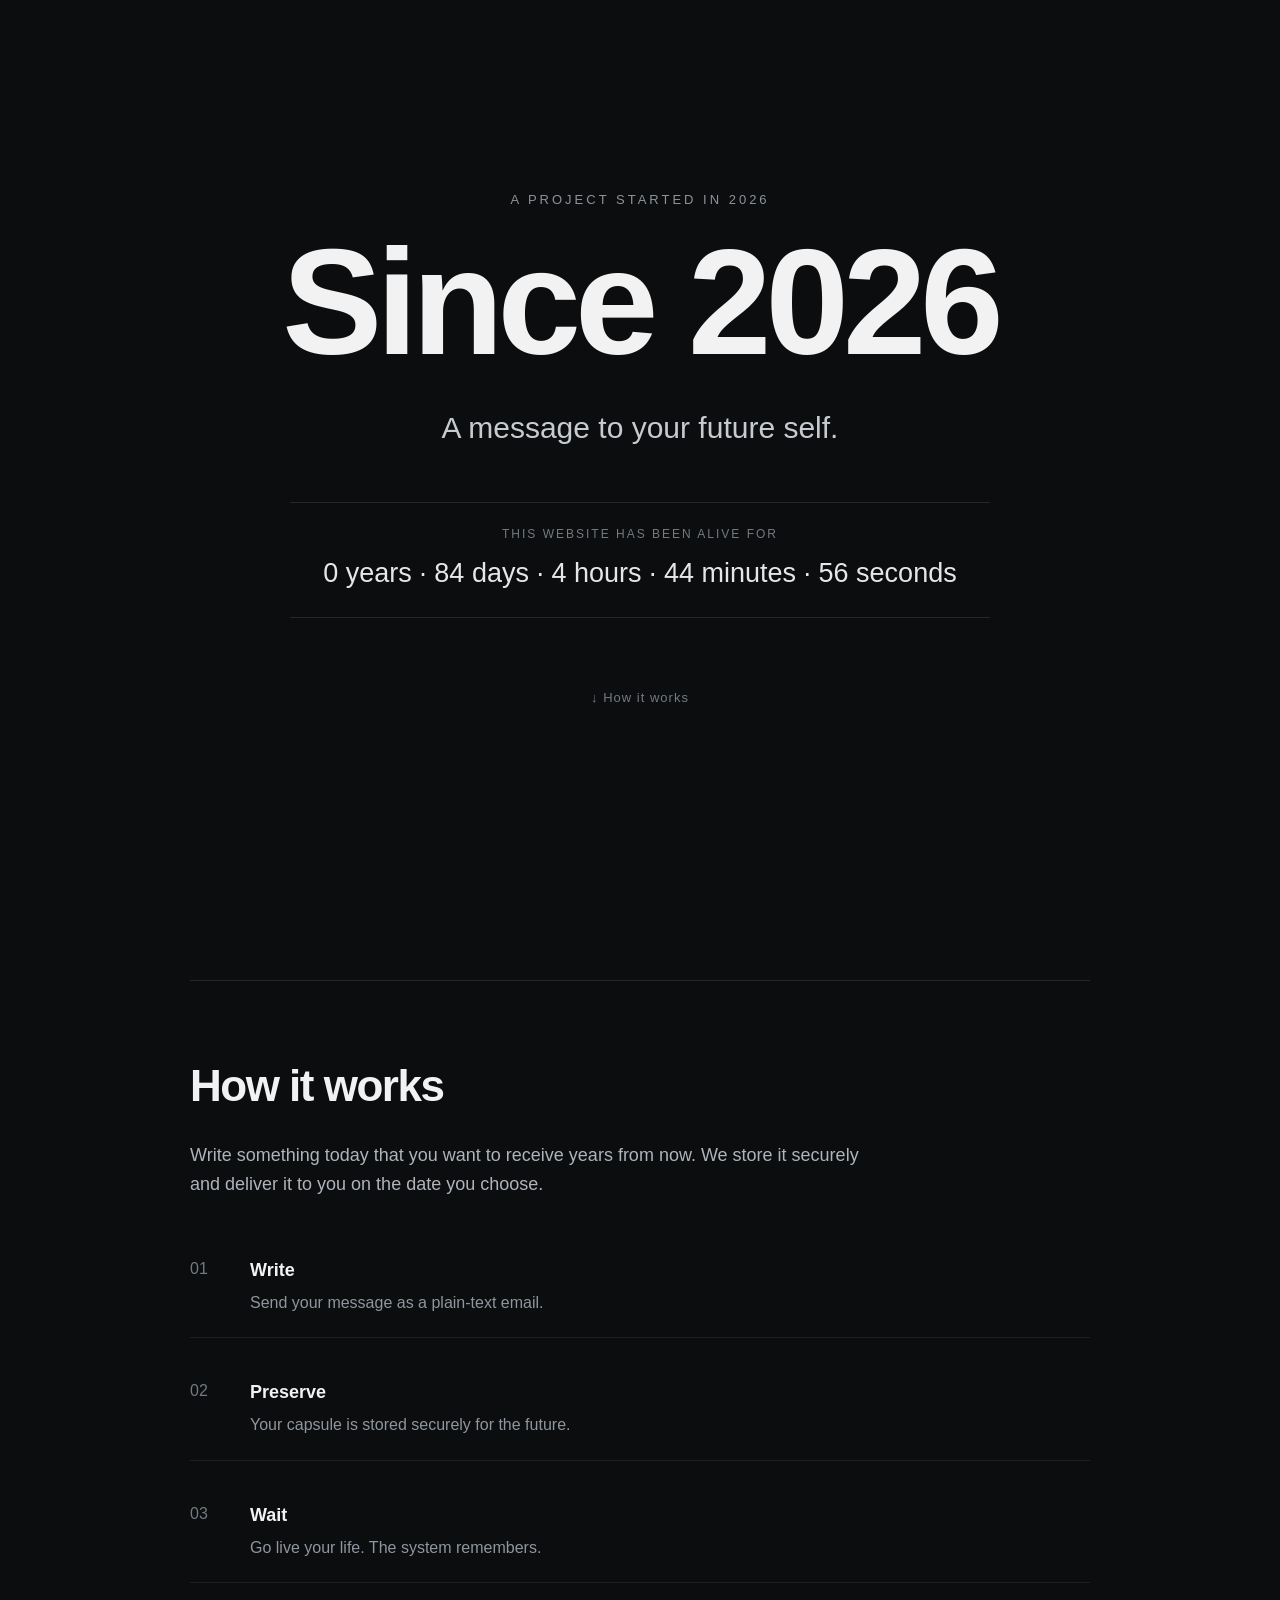
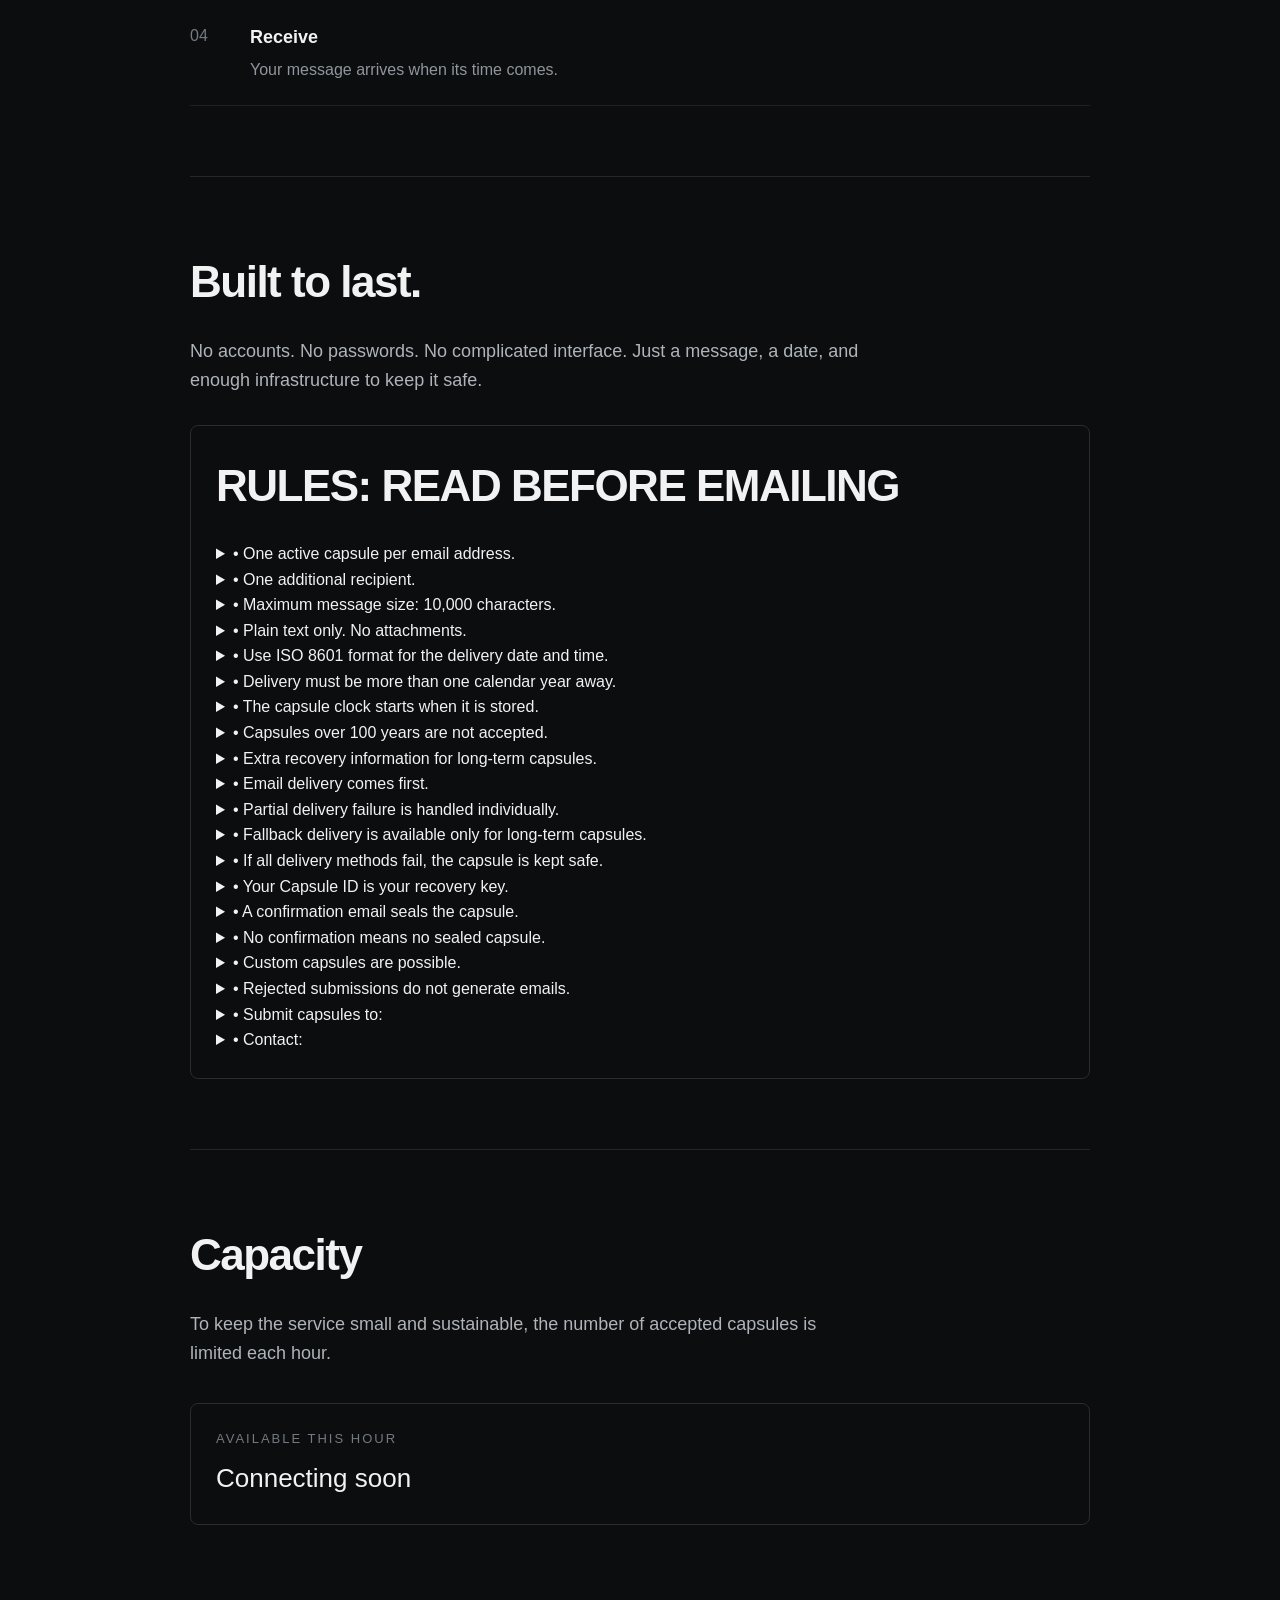
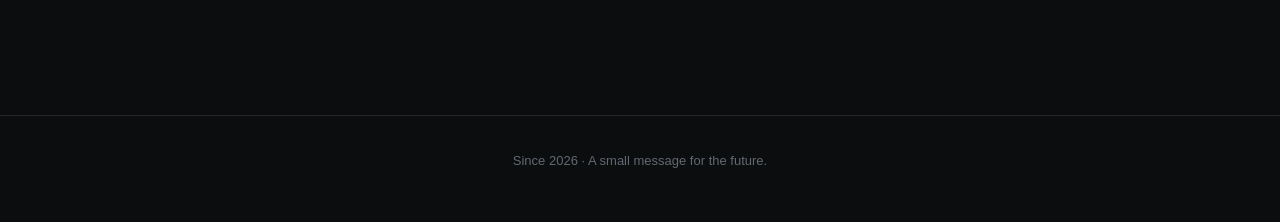
==== commit 8d6e6341: "Add rules section to index.html" ====
--- a/index.html
+++ b/index.html
@@ -87,6 +87,7 @@
       </p>
 
       <div class="rules">
+        <h2>RULES: READ BEFORE EMAILING</h2>
   <details>
     <summary>• One active capsule per email address.</summary>
     <p>Each sender email address can have only one active capsule at a time.</p>
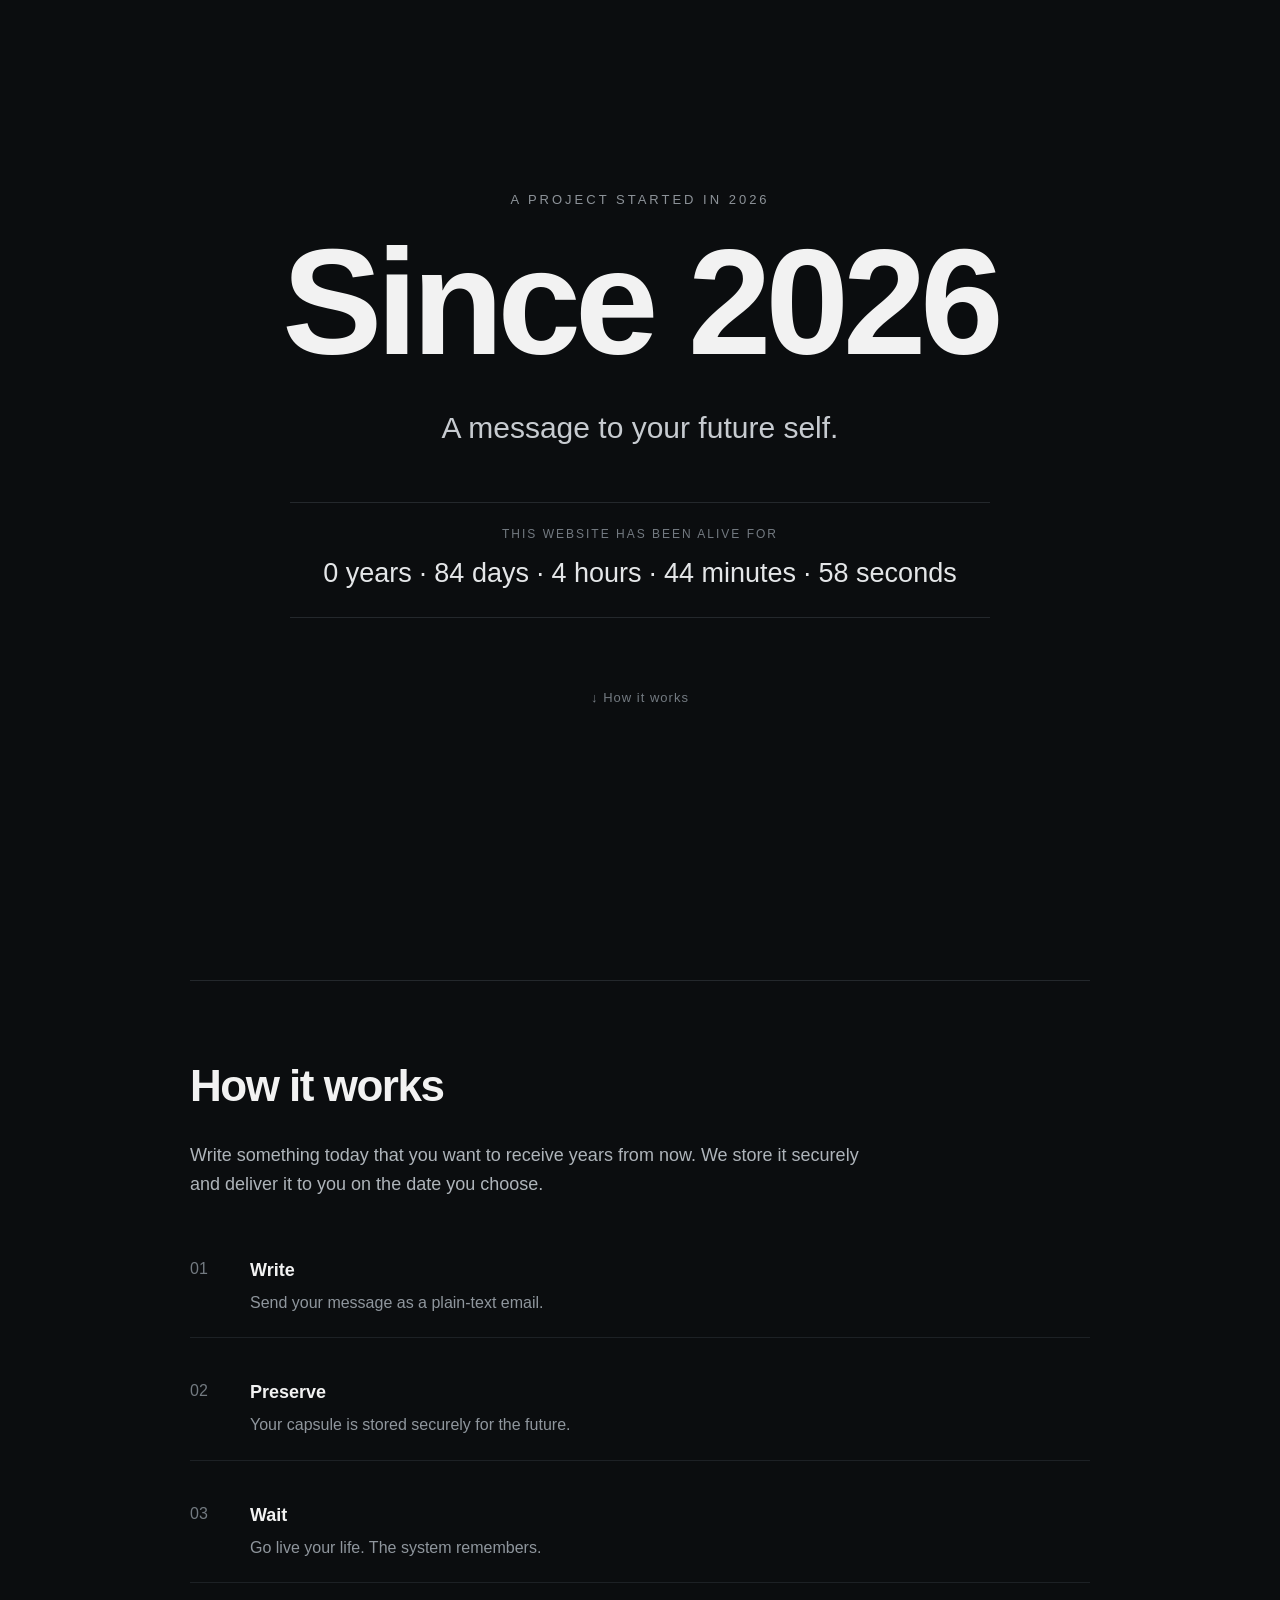
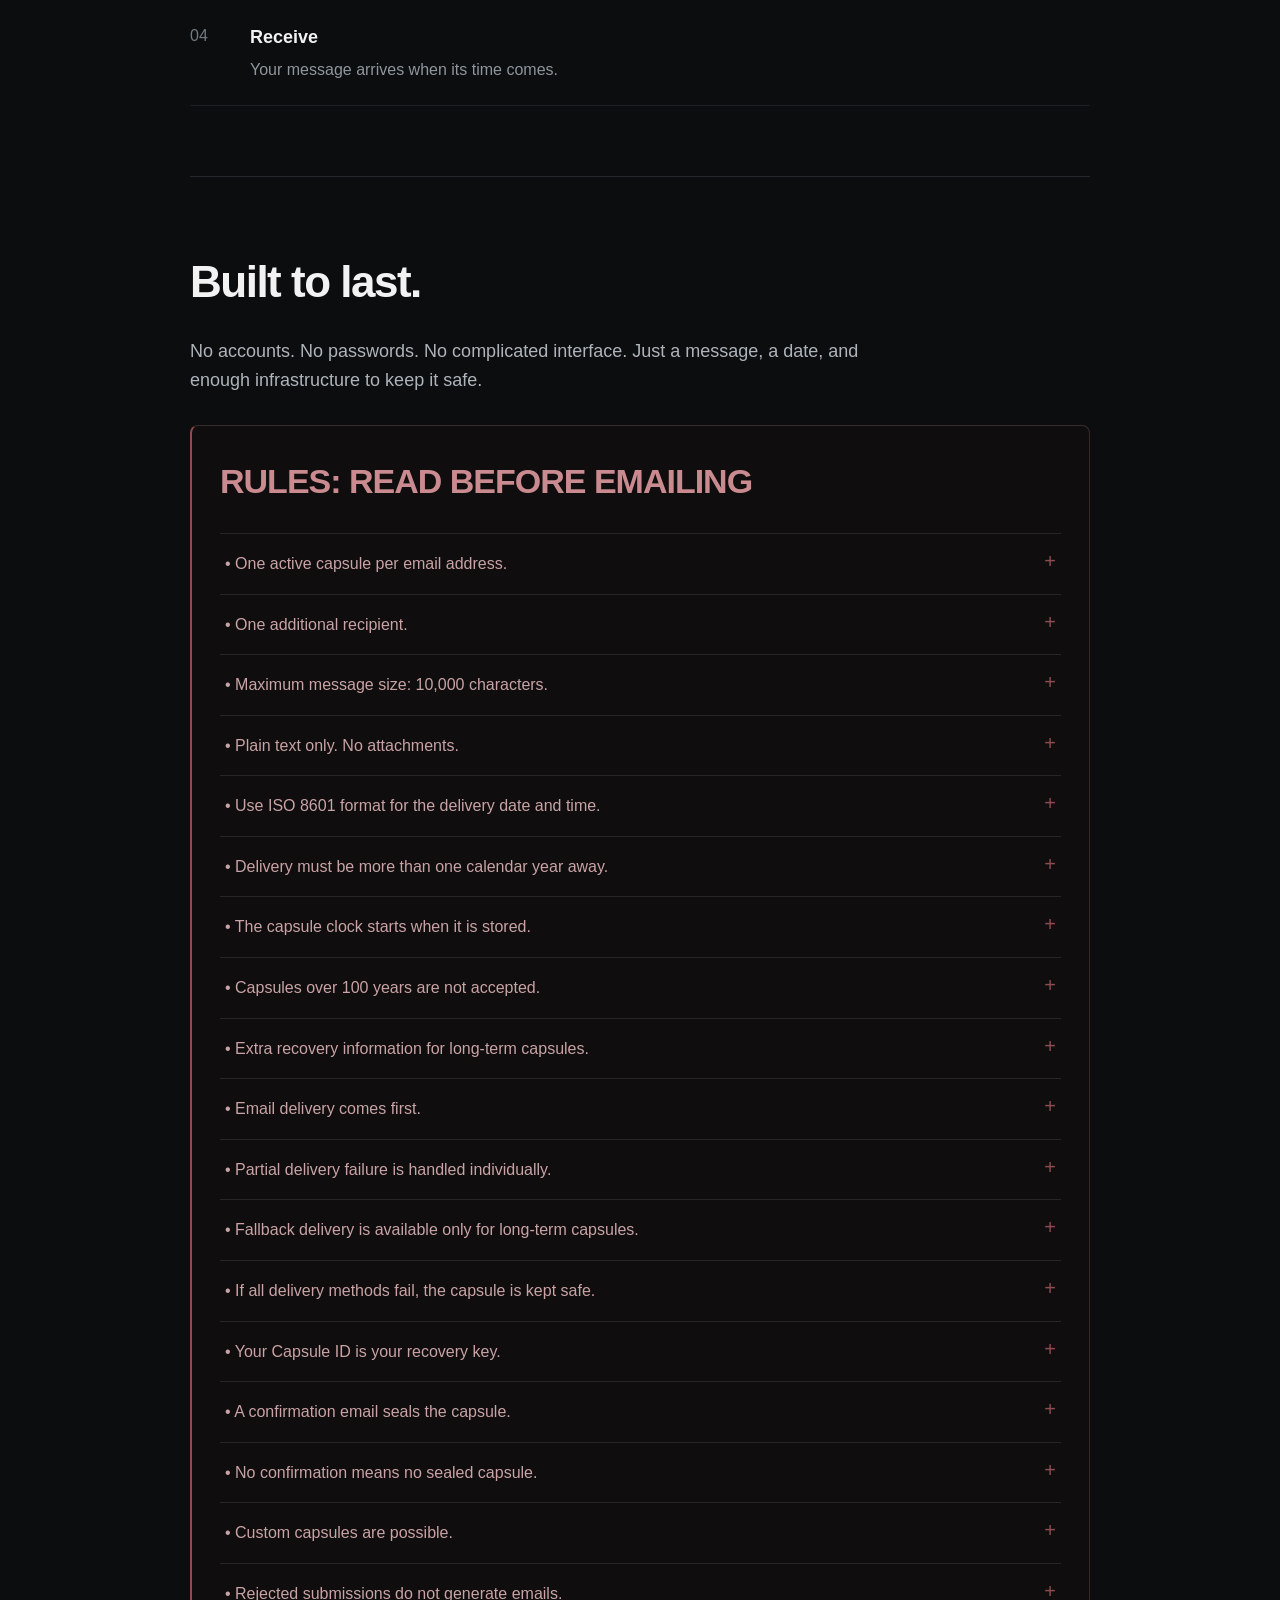
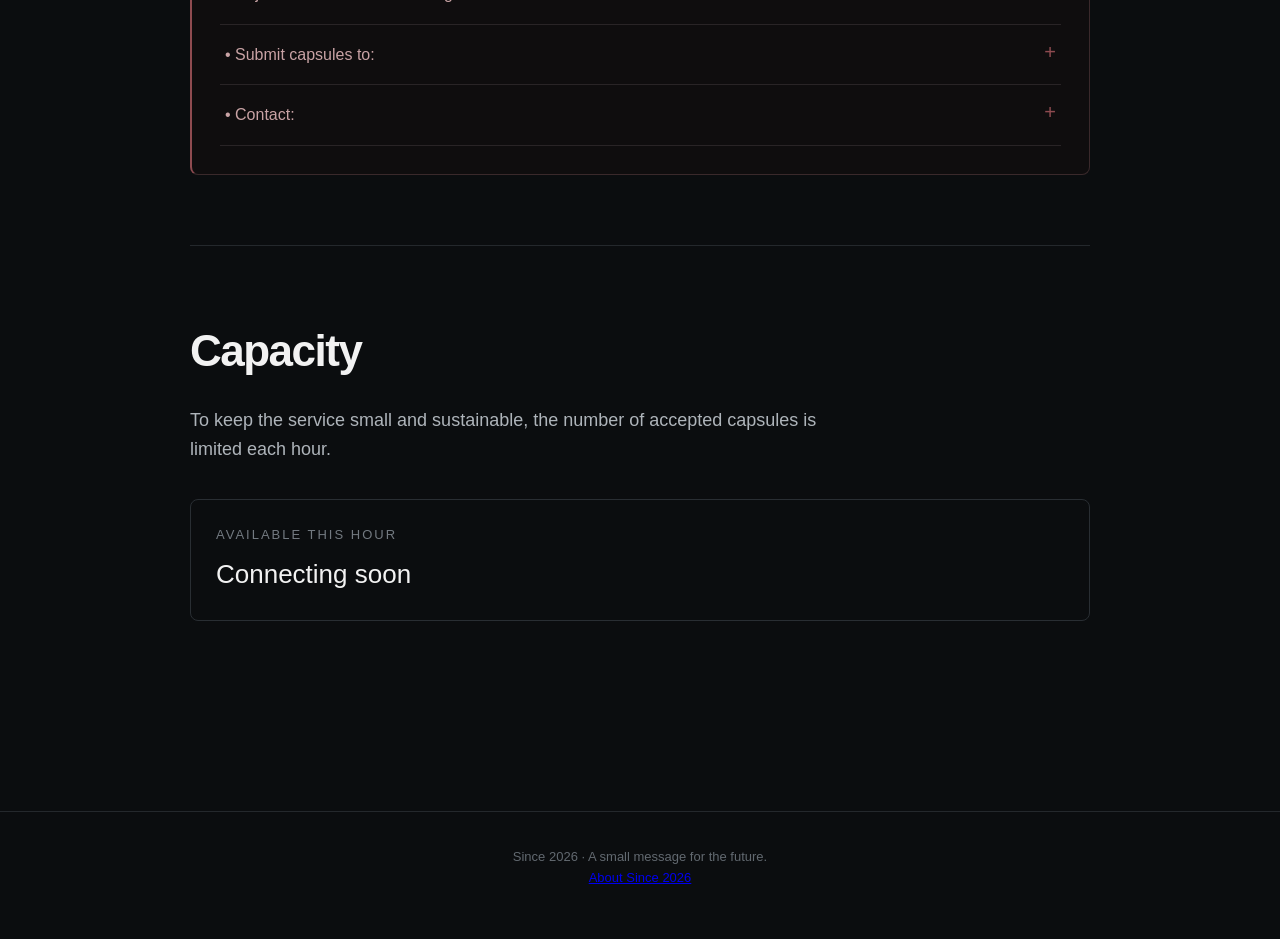
==== commit 40c52c1a: "Update footer with additional link and line break Added a link to the 'About Since 2026' page in the" ====
--- a/index.html
+++ b/index.html
@@ -207,8 +207,12 @@
   </main>
 
   <footer>
-    Since 2026 · A small message for the future.
-  </footer>
+  Since 2026 · A small message for the future.
+  <br>
+  <a href="https://github.com/divyam-gawde/since2026/blob/main/about-us.md">
+    About Since 2026
+  </a>
+</footer>
 
   <script>
     /*
--- a/style.css
+++ b/style.css
@@ -197,3 +197,102 @@
         padding: 55px 0;
       }
     }
+
+/* Rules */
+
+.rules {
+  margin-top: 30px;
+  padding: 28px;
+  border: 1px solid #3a292b;
+  border-left: 2px solid #8f4b50;
+  border-radius: 8px;
+  background: #0f0d0e;
+}
+
+.rules h2,
+.rules h1 {
+  margin: 0 0 25px;
+  color: #c98b8f;
+  font-size: clamp(24px, 5vw, 34px);
+  letter-spacing: -1px;
+}
+
+.rules details {
+  border-top: 1px solid #292426;
+}
+
+.rules details:last-child {
+  border-bottom: 1px solid #292426;
+}
+
+.rules summary {
+  padding: 17px 5px;
+  color: #c9a3a5;
+  font-size: 16px;
+  cursor: pointer;
+  list-style: none;
+  transition: color 0.2s ease;
+}
+
+.rules summary::-webkit-details-marker {
+  display: none;
+}
+
+.rules summary::after {
+  content: "+";
+  float: right;
+  color: #8f4b50;
+  font-size: 20px;
+  line-height: 1;
+}
+
+.rules details[open] summary::after {
+  content: "−";
+}
+
+.rules summary:hover {
+  color: #e0c3c5;
+}
+
+.rules details p {
+  margin: 0;
+  padding: 0 5px 18px;
+  color: #9e9698;
+  font-size: 15px;
+  line-height: 1.7;
+}
+
+.rules code {
+  padding: 2px 5px;
+  border-radius: 4px;
+  background: #191416;
+  color: #d09a9e;
+  font-size: 14px;
+  word-break: break-word;
+}
+
+.rules a {
+  color: #c98b8f;
+  text-decoration: none;
+}
+
+.rules a:hover {
+  text-decoration: underline;
+}
+
+@media (max-width: 600px) {
+  .rules {
+    padding: 20px;
+  }
+
+  .rules summary {
+    padding: 15px 2px;
+    font-size: 15px;
+  }
+
+  .rules details p {
+    padding-left: 2px;
+    padding-right: 2px;
+    font-size: 14px;
+  }
+}
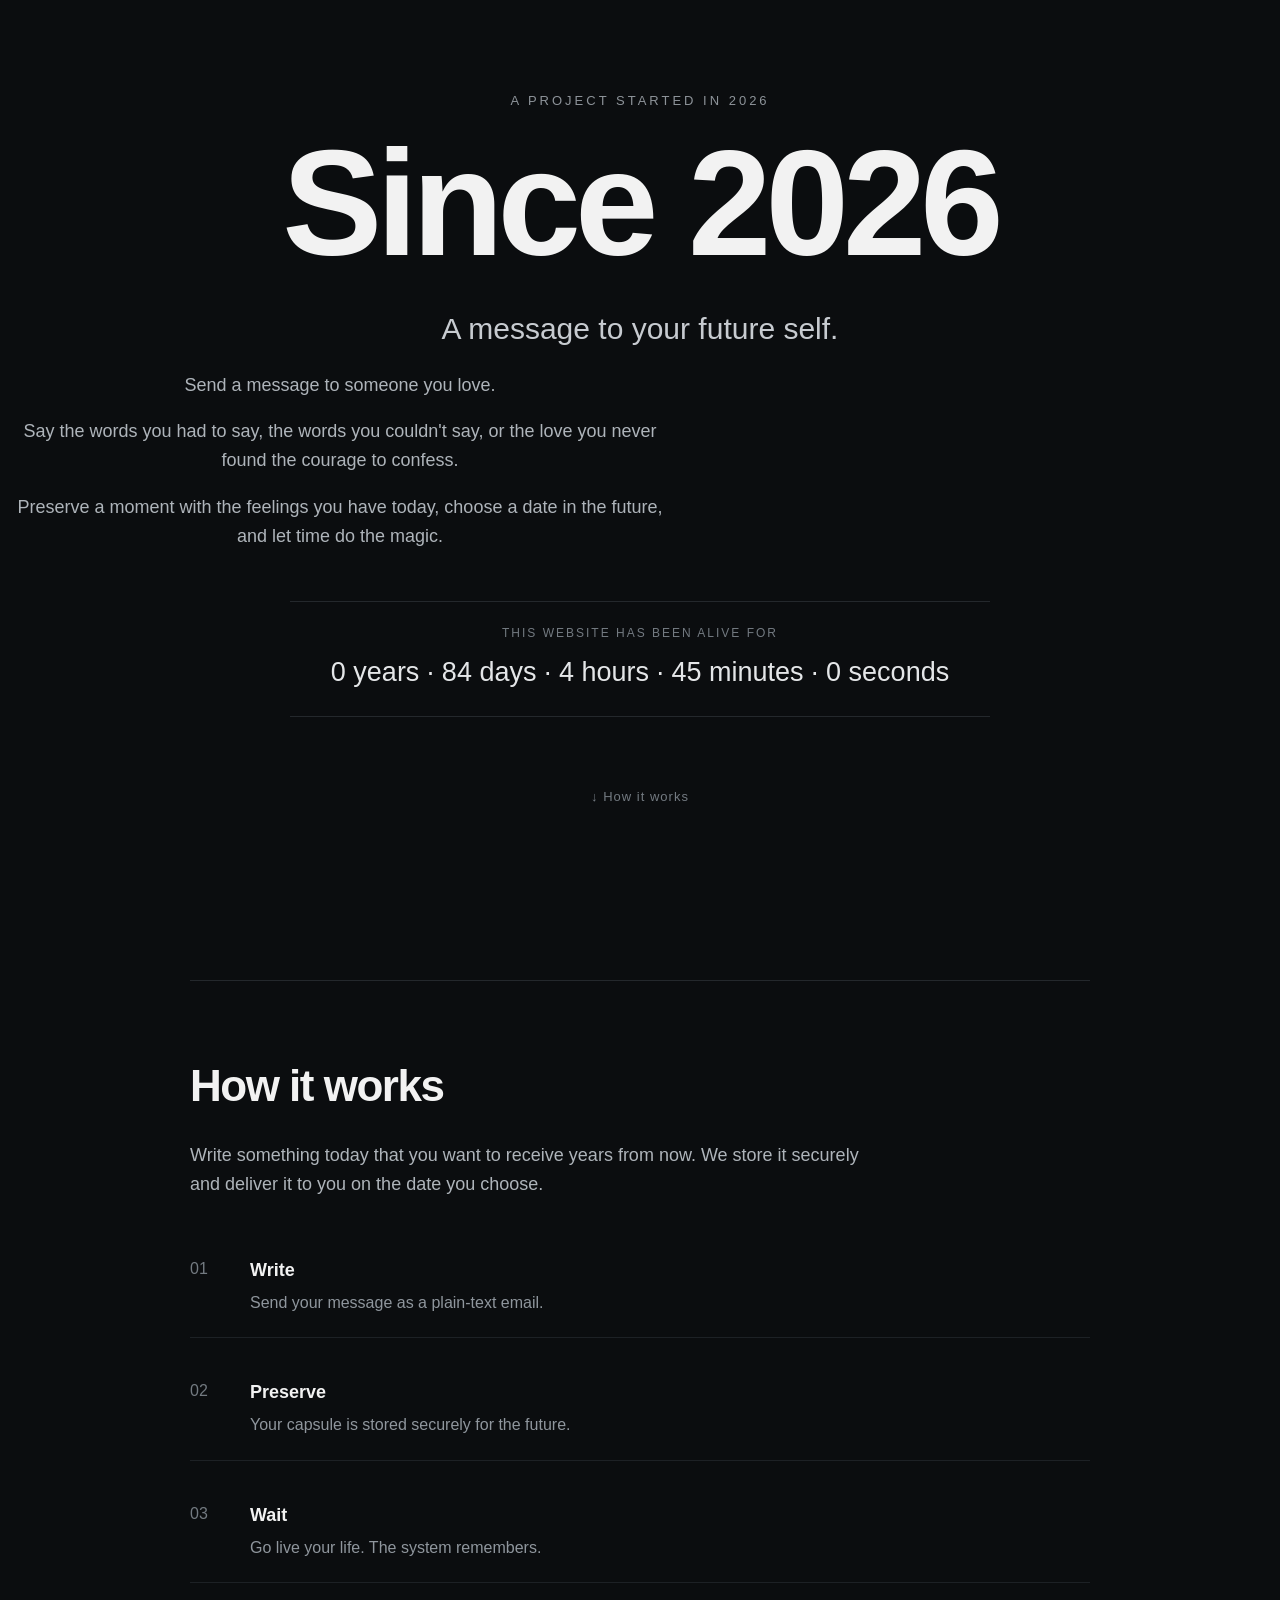
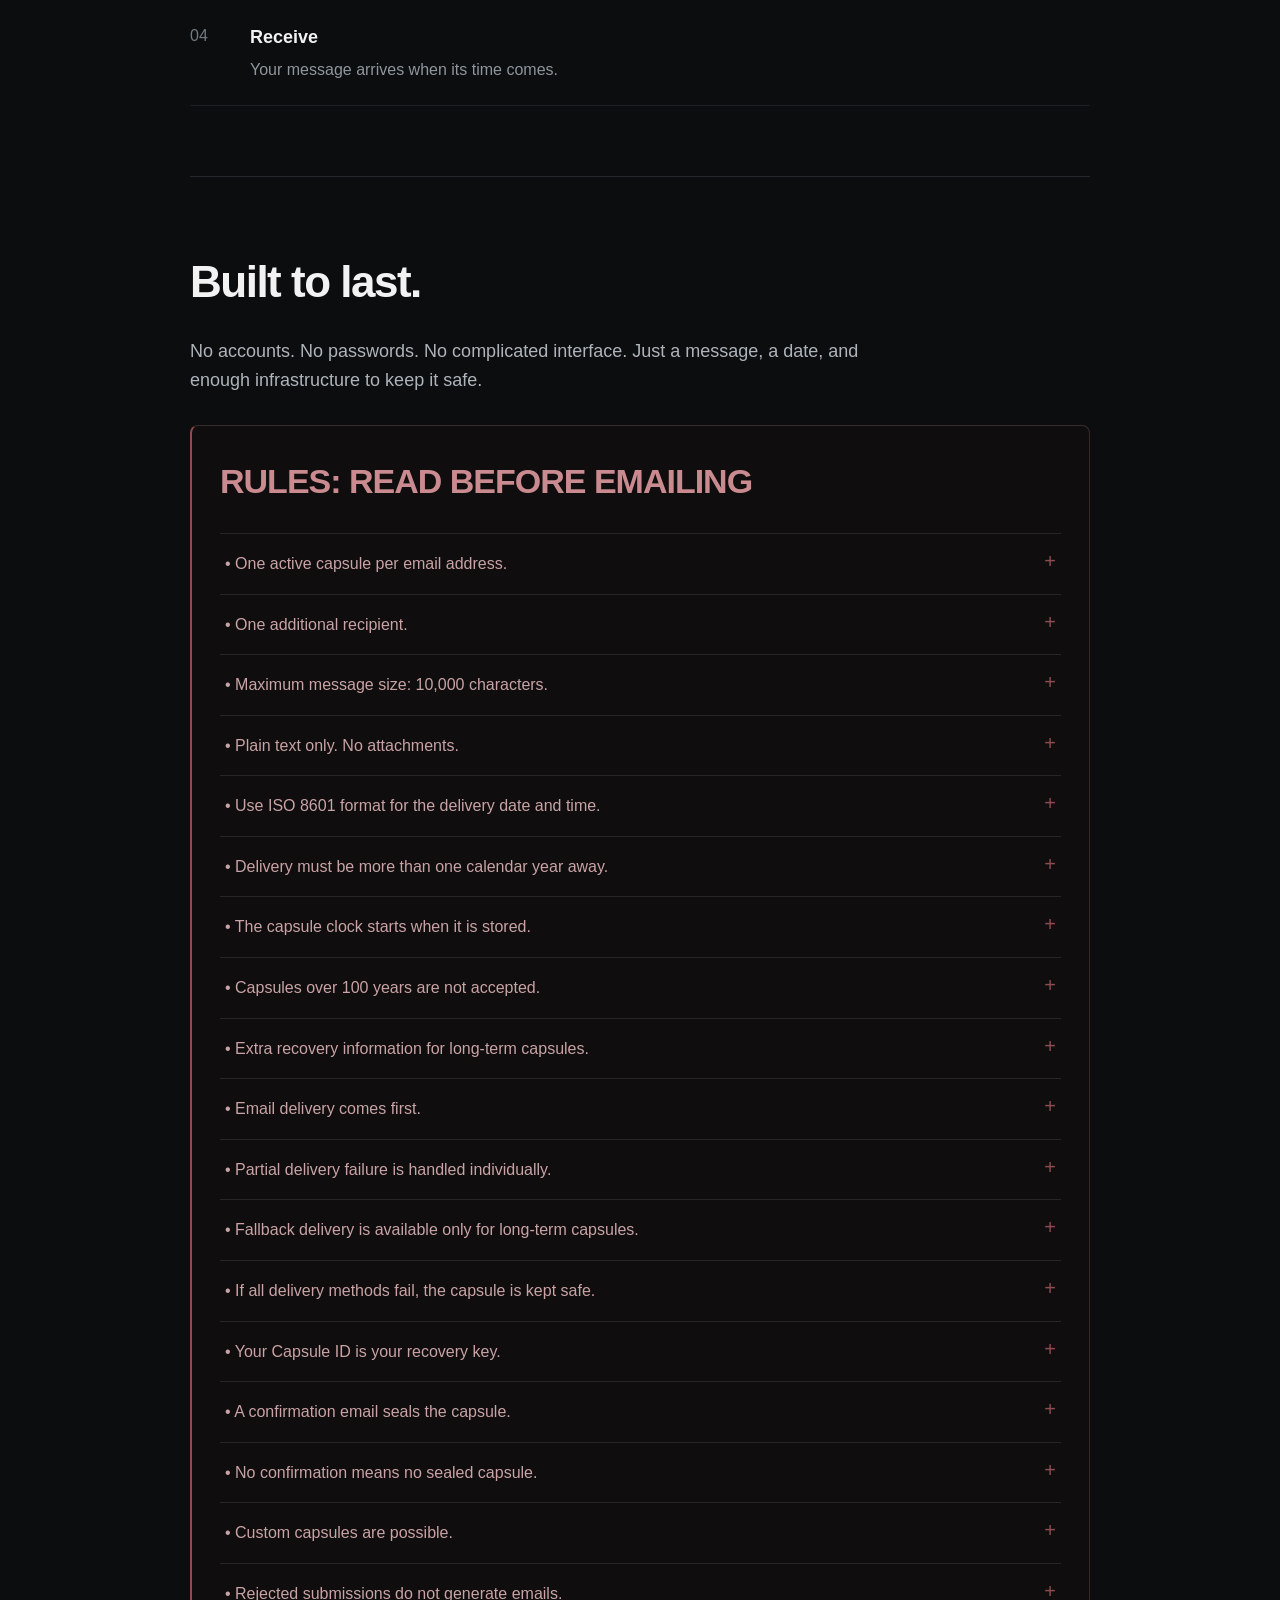
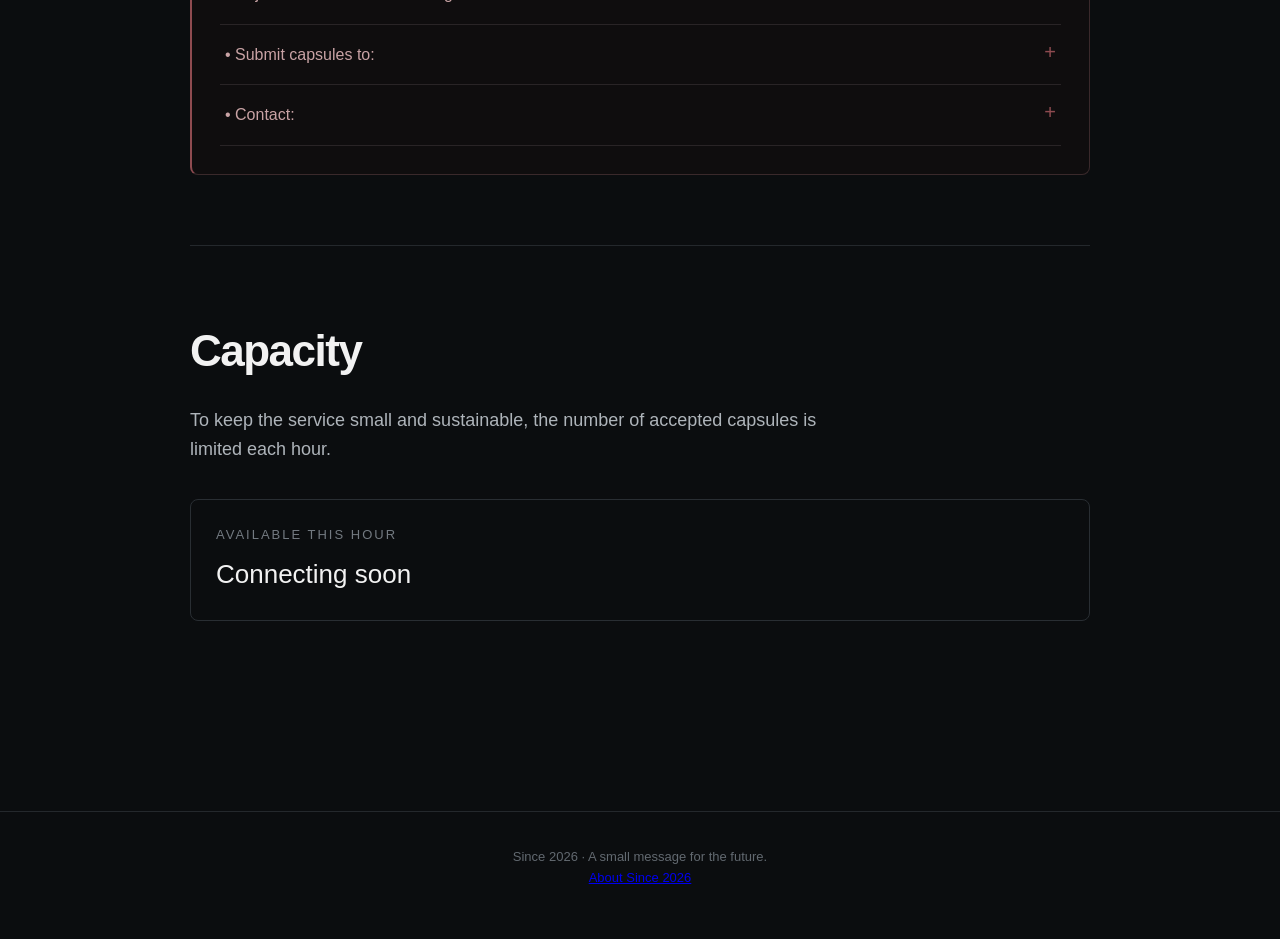
==== commit 2c4a54f3: "Update index.html" ====
--- a/index.html
+++ b/index.html
@@ -13,22 +13,36 @@
 <body>
 
   <header>
-    <div class="container hero">
-      <div class="eyebrow">A project started in 2026</div>
-
-      <h1>Since 2026</h1>
-
-      <div class="tagline">
-        A message to your future self.
-      </div>
-
-      <div class="timer">
-        <div class="timer-label">This website has been alive for</div>
-        <div id="live-time">Calculating...</div>
-      </div>
-
-      <a class="scroll" href="#how">↓ How it works</a>
+  <div class="container hero">
+    <div class="eyebrow">A project started in 2026</div>
+
+    <h1>Since 2026</h1>
+
+    <div class="tagline">
+      A message to your future self.
     </div>
+
+    <div class="hero-message">
+      <p>Send a message to someone you love.</p>
+
+      <p>
+        Say the words you had to say, the words you couldn't say,
+        or the love you never found the courage to confess.
+      </p>
+
+      <p>
+        Preserve a moment with the feelings you have today,
+        choose a date in the future, and let time do the magic.
+      </p>
+    </div>
+
+    <div class="timer">
+      <div class="timer-label">This website has been alive for</div>
+      <div id="live-time">Calculating...</div>
+    </div>
+
+    <a class="scroll" href="#how">↓ How it works</a>
+  </div>
   </header>
 
   <main class="container">
